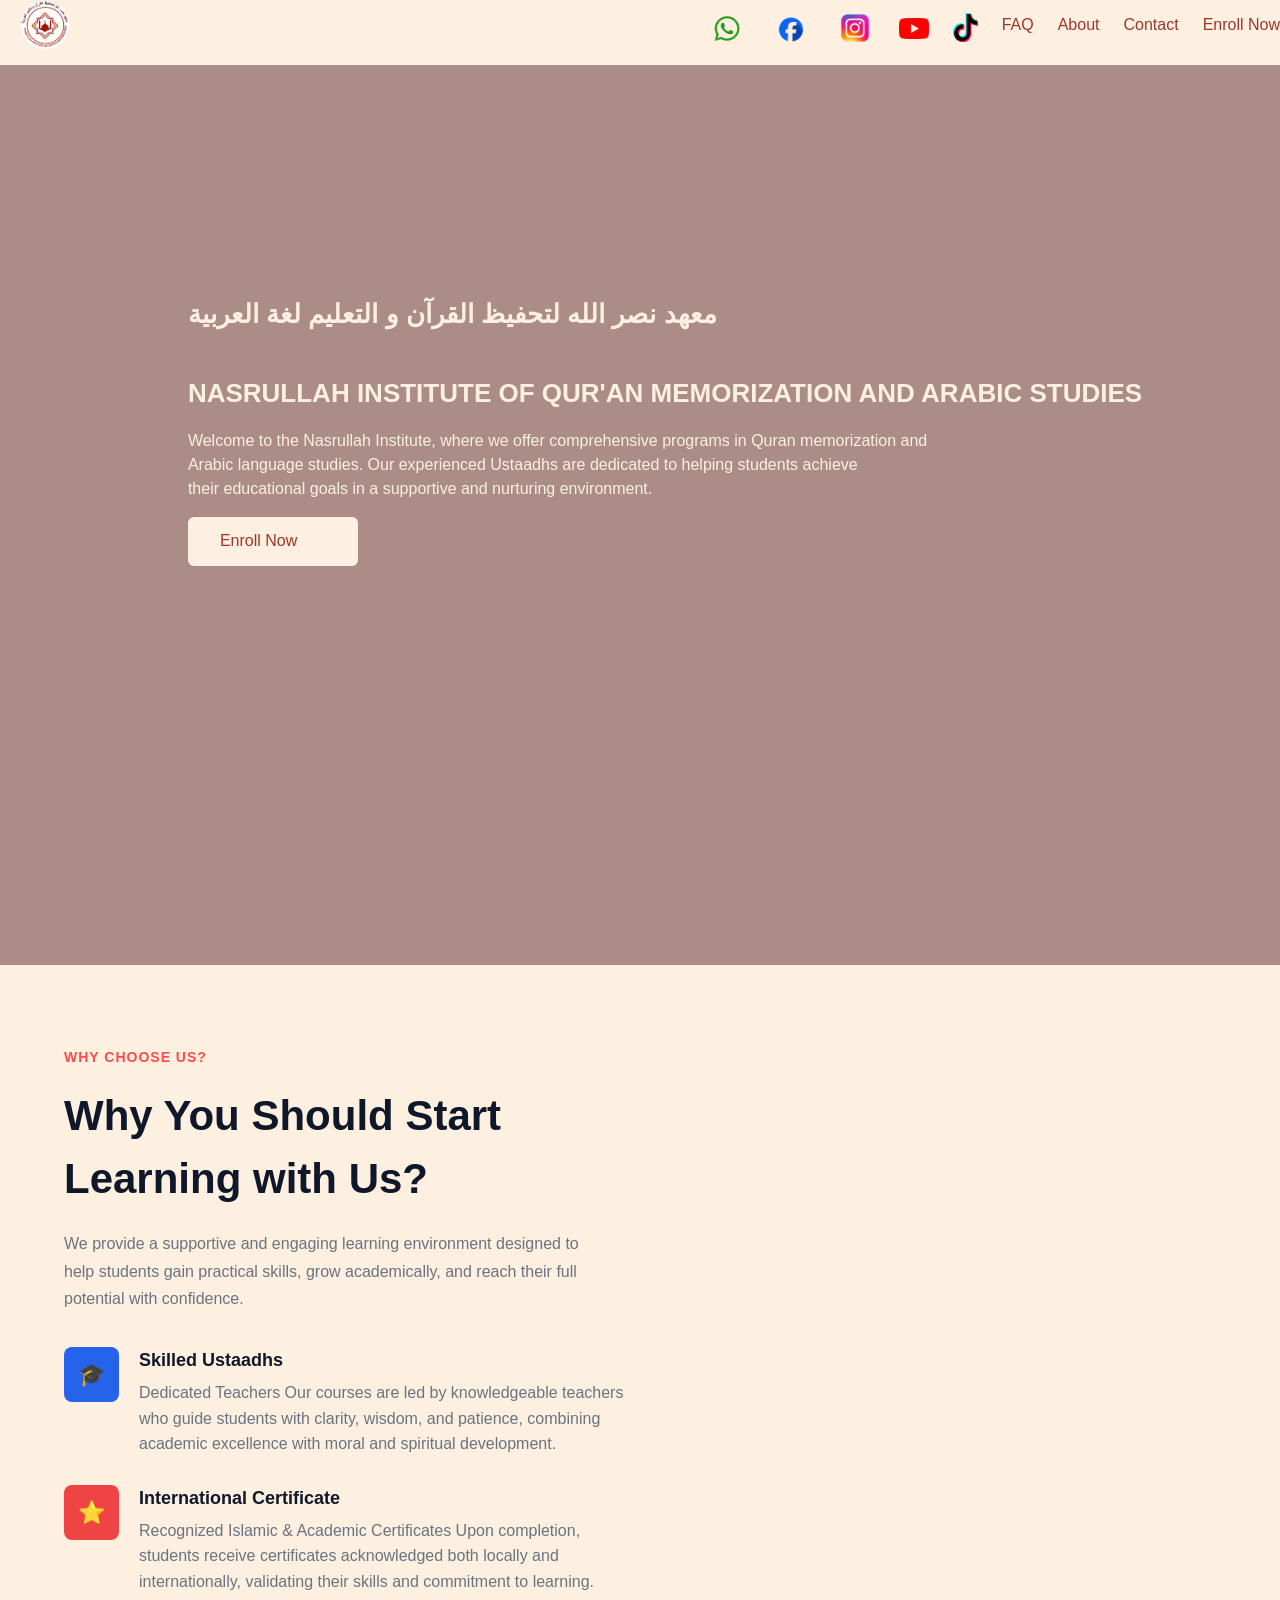
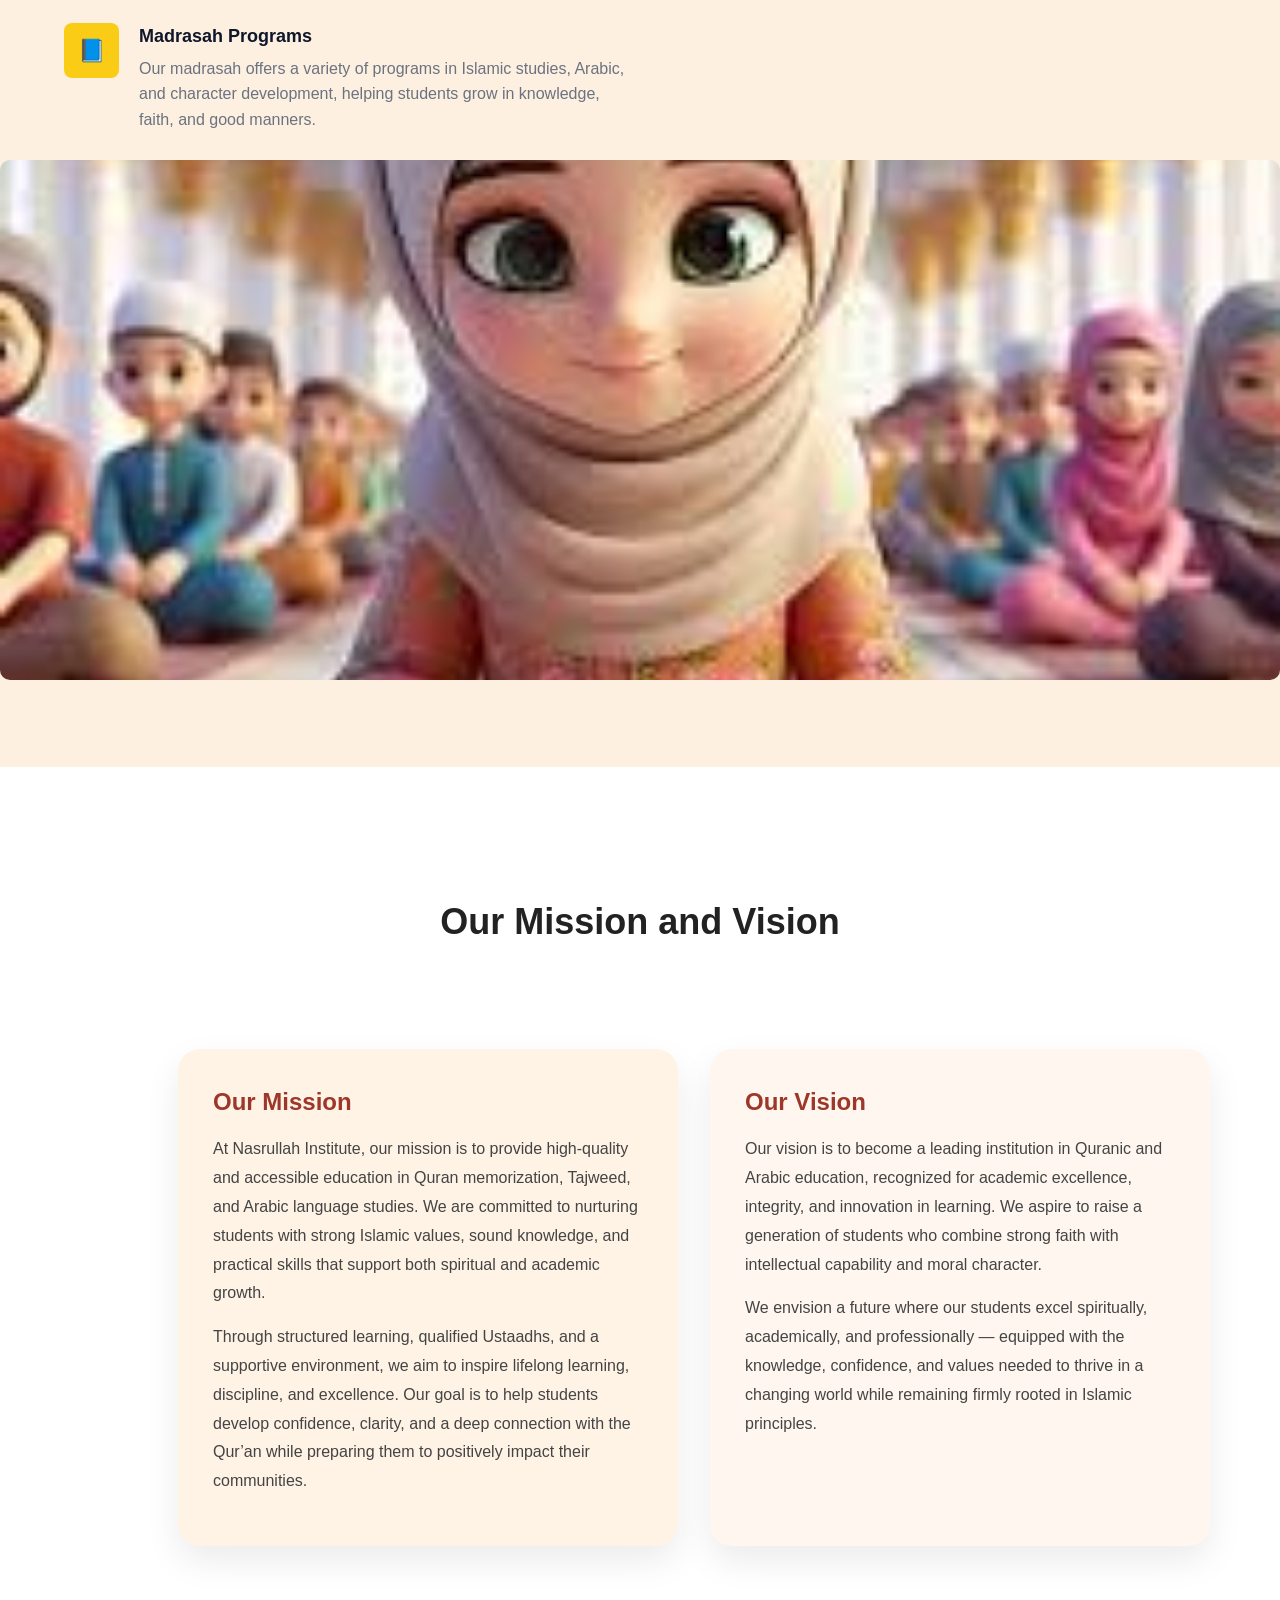
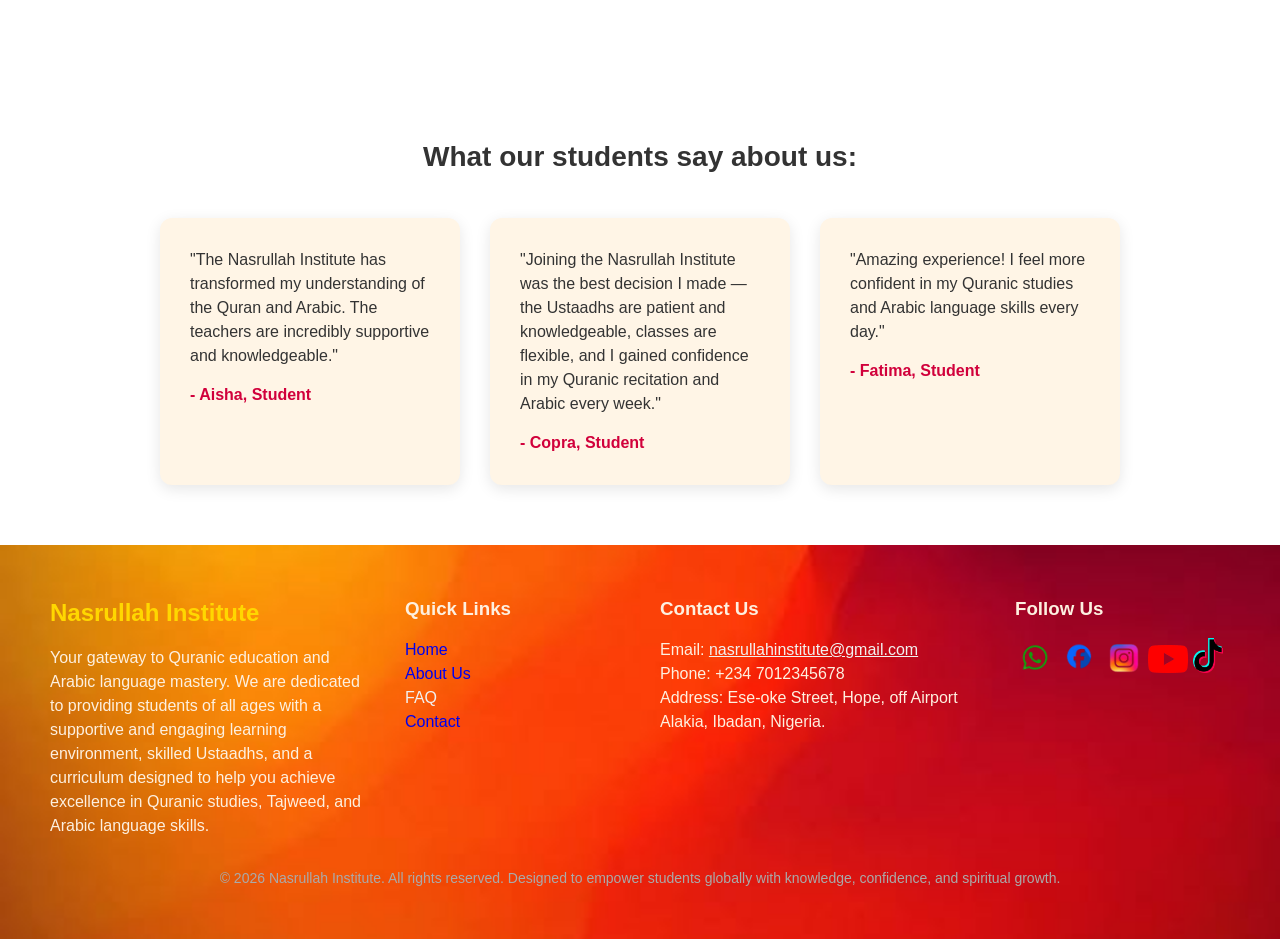
==== index.html @ a0bbc114 "dropdown" ====
<!DOCTYPE html>
<html lang="en">
<head>
    <meta charset="UTF-8">
    <meta name="viewport" content="width=device-width, initial-scale=1.0">
    <title>Nasrullah Institute of Qur'an Memorization and Arabic Studies</title>
    <link rel="stylesheet" href="style.css">
     <link rel="stylesheet" href="https://fonts.googleapis.com/css2?family=Material+Symbols+Outlined" />
</head>
<body>
<header>
  <div class="logo">
    <img src="./image/Screenshot_2026-01-17_at_7.02.36_PM-removebg-preview.png" alt="" width="50" height="50">
  </div>

  <nav>
    <ul class="desktop-menu">
      <li class="cc"><a href="https://wa.link/1ut9gb"><img src="./image/whatsapp_logo-removebg-preview.png" alt="" width="40" height="30"></a></li>
      <li class="aa"><a style="text-decoration: none;" href="https://www.facebook.com/share/17nAY9DLjh/?mibextid=wwXIfr"><img src="./image/facebook_logo-removebg-preview.png" alt="" width="40" height="30"></a></li>
      <li class="cc"><a style="text-decoration: none;" href="https://www.instagram.com/nasrullahinstitute?igsh=bmE0NWZmOHcwc3Ns&utm_source=qr"><img src="./image/insta_logo-removebg-preview.png" alt="" width="40" height="30"></a></li>
      <li class="cc"><a style="text-decoration: none;" href="https://youtube.com/@nasrullahinstitute?si=LJtCWkyCyV_XXaxI"><img src="./image/YouTube_full-color_icon__2017_.svg-removebg-preview.png" alt="" width="30" height="30" style="padding-top: 5px;"></a></li>
      <li class="cc"><a style="text-decoration: none;" href="https://www.tiktok.com/@nasrullah.institu?_r=1&_t=ZP-937l5kO2P1C"><img src="./image/tiktok_icon-removebg-preview.png" alt="" width="25" height="30"></a></li>
      <li class="bb"><a href="./faq.html">FAQ</a></li>
      <li class="dd"><a href="./about.html">About</a></li>
      <li><a href="./contact.html">Contact</a></li>
      <li><a href="./ENROLL.HTML">Enroll Now</a></li>
    </ul>
  </nav>
  <div class="menu-link">
  <ul>
    <li>
      <span class="material-symbols-outlined menu-icon" id="menuToggle">menu</span>

      <div class="dropdownBox">
        <div class="dropdown">
          <a href="about.html">About Us</a>
          <a href="faq.html">FAQ</a>
          <a href="contact.html">Contact Us</a>
        </div>
      </div>
    </li>
  </ul>
</div>

</header>

<div class="hero-section">

    <video class="background-video" autoplay muted loop playsinline>
        <source src="./multimedia/video mad 1.mp4" type="video/mp4">
    </video>

    <div class="video-overlay"></div>

    <div class="parent">
        <div class="child">

            <h1>معهد نصر الله لتحفيظ القرآن و التعليم لغة العربية</h1>
            <br>

            <h1>
                NASRULLAH INSTITUTE OF QUR'AN MEMORIZATION AND ARABIC STUDIES
            </h1>

            <p>
                Welcome to the Nasrullah Institute, where we offer comprehensive programs in Quran memorization and
                <br>
                Arabic language studies. Our experienced Ustaadhs are dedicated to helping students achieve
                <br>
                their educational goals in a supportive and nurturing environment.
            </p>

            <a href="./ENROLL.HTML" class="btn">Enroll Now</a>

        </div>
    </div>

</div>

        <section class="why-section">
  <div class="why-container">

   
    <div class="why-text">
      <span class="why-tag">WHY CHOOSE US?</span>

      <h2>
        Why You Should Start<br>
        Learning with Us?
      </h2>

      <p class="why-desc">
        We provide a supportive and engaging learning environment designed to help
        students gain practical skills, grow academically, and reach their full
        potential with confidence.
      </p>

      <div class="why-item">
        <div class="icon blue">
          🎓
        </div>
        <div>
          <h4>Skilled Ustaadhs</h4>
          <p>
            Dedicated Teachers
Our courses are led by knowledgeable teachers who guide students with clarity, wisdom, and patience, combining academic excellence with moral and spiritual development.

          </p>
        </div>
      </div>

      <div class="why-item">
        <div class="icon red">
          ⭐
        </div>
        <div>
          <h4>International Certificate</h4>
          <p>
            Recognized Islamic & Academic Certificates
Upon completion, students receive certificates acknowledged both locally and internationally, validating their skills and commitment to learning.

          </p>
        </div>
      </div>

      <div class="why-item">
        <div class="icon yellow">
          📘
        </div>
       <div class="online-classes">
  <h4>Madrasah Programs</h4>
  <p>
    Our madrasah offers a variety of programs in Islamic studies, Arabic, and character development, 
    helping students grow in knowledge, faith, and good manners.
  </p>
</div>

        </div>
      </div>

    </div>

    <div class="why-image">
      <img src="./image/quran reader.jpeg" alt="Student">
    </div>

  </div>
</section><br><br>
   <section class="mission-vision">
  <h2>Our Mission and Vision</h2>

  <div class="mv-container">
    <div class="mv-card mission">
      <h3>Our Mission</h3>
      <p>
        At Nasrullah Institute, our mission is to provide high-quality and accessible
        education in Quran memorization, Tajweed, and Arabic language studies.
        We are committed to nurturing students with strong Islamic values, sound
        knowledge, and practical skills that support both spiritual and academic growth.
      </p>

      <p>
        Through structured learning, qualified Ustaadhs, and a supportive environment,
        we aim to inspire lifelong learning, discipline, and excellence. Our goal is to
        help students develop confidence, clarity, and a deep connection with the Qur’an
        while preparing them to positively impact their communities.
      </p>
    </div>

    <div class="mv-card vision">
      <h3>Our Vision</h3>
      <p>
        Our vision is to become a leading institution in Quranic and Arabic education,
        recognized for academic excellence, integrity, and innovation in learning.
        We aspire to raise a generation of students who combine strong faith with
        intellectual capability and moral character.
      </p>

      <p>
        We envision a future where our students excel spiritually, academically,
        and professionally — equipped with the knowledge, confidence, and values
        needed to thrive in a changing world while remaining firmly rooted in Islamic
        principles.
      </p>
    </div>
  </div>
</section>

    <section class="student-feedback">  </section>
      
<section style="padding: 60px 20px; background-color: #fff; font-family: Arial, sans-serif; text-align: center;">
  <h2 style="font-size: 28px; margin-bottom: 40px; color: #333;">What our students say about us:</h2>

  <div style="display: flex; flex-wrap: wrap; justify-content: center; gap: 30px; max-width: 1000px; margin: auto;">
    
    <div style="background-color: #fff5e6; border-radius: 12px; padding: 30px; width: 300px; box-shadow: 0 4px 15px rgba(0,0,0,0.1); text-align: left;">
      <p style="font-size: 16px; color: #333; margin-bottom: 15px;">"The Nasrullah Institute has transformed my understanding of the Quran and Arabic. The teachers are incredibly supportive and knowledgeable."</p>
      <p style="font-weight: bold; color: #d1003b;">- Aisha, Student</p>
    </div>

    <div style="background-color: #fff5e6; border-radius: 12px; padding: 30px; width: 300px; box-shadow: 0 4px 15px rgba(0,0,0,0.1); text-align: left;">
      <p style="font-size: 16px; color: #333; margin-bottom: 15px;">"Joining the Nasrullah Institute was the best decision I made — the Ustaadhs are patient and knowledgeable, classes are flexible, and I gained confidence in my Quranic recitation and Arabic every week."</p>
      <p style="font-weight: bold; color: #d1003b;">- Copra, Student</p>
    </div>

    <div style="background-color: #fff5e6; border-radius: 12px; padding: 30px; width: 300px; box-shadow: 0 4px 15px rgba(0,0,0,0.1); text-align: left;">
      <p style="font-size: 16px; color: #333; margin-bottom: 15px;">"Amazing experience! I feel more confident in my Quranic studies and Arabic language skills every day."</p>
      <p style="font-weight: bold; color: #d1003b;">- Fatima, Student</p>
    </div>

  </div>
</section>

    <footer class="final-footer">
         <div style="max-width: 1200px; margin: auto; display: flex; flex-wrap: wrap; gap: 40px; justify-content: space-between;">
    
    
    <div style="flex: 1 1 250px;">
      <h2 style="color: #ffd700; margin-bottom: 15px;">Nasrullah Institute</h2>
      <p>Your gateway to Quranic education and Arabic language mastery. We are dedicated to providing students of all ages with a supportive and engaging learning environment, skilled Ustaadhs, and a curriculum designed to help you achieve excellence in Quranic studies, Tajweed, and Arabic language skills.</p>
    </div>

    
    <div style="flex: 1 1 150px;">
      <h3 style="margin-bottom: 15px;">Quick Links</h3>
      <ul style="list-style: none; padding: 0;">
        <li><a style=" text-decoration: none;" href="./index.html" style="color: #f1f1f1; text-decoration: none;">Home</a></li>
        <li><a style=" text-decoration: none;" href="about.html" style="color: #f1f1f1; text-decoration: none;">About Us</a></li>
        <li><a href="faq.html" style="color: #f1f1f1; text-decoration: none;">FAQ</a></li>
        <li><a style=" text-decoration: none;" href="contact.html" style="color: #f1f1f1; text-decoration: none;">Contact</a></li>
      </ul>
    </div>

    <div style="flex: 1 1 250px;">
      <h3 style="margin-bottom: 15px;">Contact Us</h3>
      <p>Email: <a href="mailto: nasrullahinstitute@gmail.com" style="color: #f1f1f1;">nasrullahinstitute@gmail.com</a></p>
      <p>Phone: +234 7012345678</p>
      <p>Address: Ese-oke Street, Hope, off Airport Alakia, Ibadan, Nigeria.</p>
    </div>

    <div style="flex: 1 1 150px;">
      <h3 style="margin-bottom: 15px;">Follow Us</h3>
      <p>
        <a style=" text-decoration: none;" href="https://wa.link/1ut9gb"><img src="./image/whatsapp_logo-removebg-preview.png" alt="" width="40" height="30"></a>
        <a style=" text-decoration: none;" href="https://www.facebook.com/share/17nAY9DLjh/?mibextid=wwXIfr"><img src="./image/facebook_logo-removebg-preview.png" alt="" width="40" height="30"></a>
        <a style=" text-decoration: none;" href="https://www.instagram.com/nasrullahinstitute?igsh=bmE0NWZmOHcwc3Ns&utm_source=qr"><img src="./image/insta_logo-removebg-preview.png" alt="" width="40" height="30"></a>
        <a style=" text-decoration: none;" href="https://youtube.com/@nasrullahinstitute?si=LJtCWkyCyV_XXaxI"><img src="./image/YouTube_full-color_icon__2017_.svg-removebg-preview.png" alt="" width="40" height="28"></a>
        <a style=" text-decoration: none;" href="https://www.tiktok.com/@nasrullah.institu?_r=1&_t=ZP-937l5kO2P1C"><img src="./image/tiktok_icon-removebg-preview.png" alt="" width="30" height="30"></a>
      </p>
    </div>

  </div>

  <div style="text-align: center; margin-top: 30px; font-size: 14px; color: #aaa;">
    © 2026 Nasrullah Institute. All rights reserved. Designed to empower students globally with knowledge, confidence, and spiritual growth.
  </div>
    </footer>




<script>
const toggle = document.getElementById("menuToggle");
const menu = document.querySelector(".dropdownBox");
const links = document.querySelectorAll(".dropdown a");

toggle.addEventListener("click", () => {
  menu.style.display =
    menu.style.display === "block" ? "none" : "block";
});

links.forEach(link => {
  link.addEventListener("click", () => {
    menu.style.display = "none";
  });
});
</script>




</body>
</html>
---- style.css ----
* {
      margin: 0;
      padding: 0;
      box-sizing: border-box;
    }
    body {
      font-family: "Segoe UI", Tahoma, sans-serif;
      color: #222;
      line-height: 1.5;
      ;
    }
    *{
      margin: 0;
      padding: 0;
      box-sizing: border-box;
    }
   
.hero-section {
    position: relative;
    width: 100%;
    height: 100vh;
    overflow: hidden;
}

.background-video {
    position: absolute;
    top: 0;
    left: 0;

    width: 100%;
    height: 100%;

    object-fit: cover;

    object-position: center 20%;

    z-index: 1;
}

.video-overlay {
    position: absolute;
    inset: 0;

    background: rgba(102, 46, 38, 0.55);

    z-index: 2;
}


.parent {
    position: relative;
    z-index: 3;

    width: 100%;
    height: 100vh;

    display: grid;
    place-items: center;

    padding-top: 60px;
    padding-bottom: 230px;
}

        .ggparent{
          display: grid;
          justify-content: center;
        }
        .gparent{
      background-color: #fdf0e0;
      border-radius: 12px;
      padding: 2rem;
      text-align: center;
      transition: transform 0.3s, box-shadow 0.3s;
      width: 500px;
      display: grid;
      justify-content: center;
        }
        

        .child {
            color:  #fdf0e0;
            width: 80%;
            /* border: thin solid black; */
            display: grid;
            justify-content: center;
            padding-left: 50px;
            
            /* margin: auto; */


        }
     .child h1{
        font-size: 26px;
        margin-bottom: 1rem;
        font-weight: bold;
     }
     .child p{
        font-size: 16px;
        margin-bottom: 1rem;
        
     }
        .child .btn {
      background-color:  #fdf0e0;
      color: #9d3729;
      padding: 0.8rem 2rem;
      border-radius: 6px;
      width: 170px;
      text-decoration: none;
      /* font-weight: bold; */
    }
    .child .btn:hover {
        background-color: #9d3729;
        color: #fdf0e0;
    }
    .why-section {
  background: #fdf0e0;
  padding: 80px 0;
  box-shadow: #000000 0px 4px 12px rgba(0, 0, 0, 0.1);
}

.why-container {
  width: 90%;
  max-width: 1200px;
  margin: auto;

  display: grid;
  grid-template-columns: 1.1fr 1fr;
  gap: 60px;
  align-items: center;
}

.why-tag {
  color: #ff4b4b;
  font-weight: 600;
  letter-spacing: 1px;
  font-size: 14px;
}

.why-text h2 {
  font-size: 42px;
  margin: 15px 0 20px;
  color: #0f172a;
}

.why-desc {
  color: #6b7280;
  line-height: 1.7;
  margin-bottom: 35px;
  max-width: 520px;
}

/* ITEMS */
.why-item {
  display: flex;
  gap: 20px;
  margin-bottom: 28px;
}

.why-item h4 {
  margin: 0 0 6px;
  font-size: 18px;
  color: #0f172a;
}

.why-item p {
  margin: 0;
  color: #6b7280;
  line-height: 1.6;
}


.icon {
  width: 55px;
  height: 55px;
  border-radius: 8px;
  display: flex;
  align-items: center;
  justify-content: center;
  font-size: 22px;
  color: white;
  flex-shrink: 0;
}

.icon.blue {
  background: #2563eb;
}

.icon.red {
  background: #ef4444;
}

.icon.yellow {
  background: #facc15;
  color: #111;
}


.why-image img {
  width: 100%;
  max-height: 520px;
  object-fit: cover;
  border-radius: 10px;
}


    .vision-mission {
        display: flex;
        justify-content: space-between;
        margin: 50px 0;
    }
    .vision {
        border-radius: 20px;
        background-color: #fdf0e0;
        padding: 20px;
        width: 500px;
        margin: 50px ;
    }
    .mission {
        border-radius: 20px;
        background-color: #fdf0e0;
        padding: 20px;
        width: 500px;
        margin: 50px ;
    }
    .mission-vision {
  padding: 80px 10%;
  background-color: #ffffff;
  text-align: center;
}

.mission-vision h2 {
  font-size: 36px;
  margin-bottom: 50px;
  color: #222;
  font-weight: 700;
}

.mv-container {
  display: grid;
  grid-template-columns: repeat(auto-fit, minmax(320px, 1fr));
  gap: 40px;
}

.mv-card {
  background: #fff3e6;
  padding: 35px;
  border-radius: 22px;
  text-align: left;
  transition: 0.4s ease;
  box-shadow: 0 15px 35px rgba(0, 0, 0, 0.08);
}

.mv-card:hover {
  transform: translateY(-8px);
  box-shadow: 0 25px 45px rgba(0, 0, 0, 0.12);
}

.mv-card h3 {
  font-size: 24px;
  margin-bottom: 15px;
  color: #9d3729;
}

.mv-card p {
  font-size: 16px;
  line-height: 1.8;
  color: #444;
  margin-bottom: 15px;
}

.mv-card.vision {
  background: #fff7ef;
}


.about-hero {
    background-color: #69252e;
    background-image: url(./image/WhatsApp\ Image\ 2026-01-17\ at\ 8.01.46\ PM.jpeg);
    width: 100%;
    height: 400px;
    background-size: cover;
    background-position: center;
    color: #fdf0e0;
    text-align: center;
    padding: 150px 20px;
}

.about-hero h1 {
    font-size: 42px;
    margin-bottom: 10px;
    letter-spacing: 1px;
}

.about-hero p {
    font-size: 18px;
    opacity: 0.9;
}



.about-section {
    background-color: #fdf0e0;
    padding: 80px 20px;
}

.about-container {
    max-width: 1000px;
    margin: auto;
}


.about-block {
    margin-bottom: 50px;
}

.about-block h2 {
    color: #b8061d;
    font-size: 28px;
    margin-bottom: 15px;
    position: relative;
}

.about-block h2::after {
    content: "";
    width: 60px;
    height: 3px;
    background-color: #b8061d;
    display: block;
    margin-top: 8px;
}

.about-block p {
    font-size: 17px;
    line-height: 1.8;
    color: #333;
    margin-bottom: 12px;
}



.about-block.highlight {
    background: #fff7ed;
    border-left: 6px solid #b8061d;
    padding: 30px;
    border-radius: 8px;
}

.about-block.highlight ul {
    padding-left: 20px;
}

.about-block.highlight li {
    margin-bottom: 12px;
    font-size: 16px;
    color: #333;
}
    /* MOBILE MENU WRAPPER */
.dropdownBox {
  position: absolute;
  top: 100%;
  left: 0;
  width: 100%;
  display: none;
  z-index: 999;
}

.dropdown {
  width: 70%;
  margin-left: 50px ;
  background-color: #F7EEDD;
  border-top: 2px solid #C49A6C;
  border-radius: 12px;
  padding: 10px 0;

  box-shadow: 0 6px 18px rgba(0, 0, 0, 0.18);

  /* animation */
  animation: slideDown 0.3s ease;
}

.dropdown a {
  display: block;
  padding: 14px 20px;
  font-family: sans-serif;
  font-size: 16px;
  font-weight: 600;
  color: #3B2F2F;
  text-decoration: none;

  white-space: nowrap;
}

.dropdown a:hover {
  background-color: #EAD8C0;
}


.menu-icon {
  font-size: 32px;
  color: #3B2F2F;
  cursor: pointer;
}


@keyframes slideDown {
  from {
    opacity: 0;
    transform: translateY(-10px);
  }
  to {
    opacity: 1;
    transform: translateY(0);
  }
}

@media (min-width: 769px) {
  .menu-link {
    display: none;
  }
}


@media (max-width: 768px) {
    .about-hero h1 {
        font-size: 32px;
    }

    .about-block h2 {
        font-size: 24px;
    }
}




@media (max-width: 768px) {
  .mission-vision {
    padding: 60px 6%;
  }

  .mission-vision h2 {
    font-size: 28px;
    margin-bottom: 35px;
  }

  .mv-card {
    padding: 28px;
    border-radius: 18px;
  }

  .mv-card h3 {
    font-size: 22px;
  }

  .mv-card p {
    font-size: 15px;
    line-height: 1.7;
  }
}



@media (max-width: 480px) {
  .mission-vision {
    padding: 50px 5%;
  }
   .menu-link ul li:hover .dropdownBox {
            visibility: visible;
        }


  .mission-vision h2 {
    font-size: 24px;
  }

  .mv-card {
    padding: 22px;
  }

  .mv-card h3 {
    font-size: 20px;
  }

  .mv-card p {
    font-size: 14.5px;
  }
}

    .student-feedback {
        display: flex;
        flex-direction: column;
        align-items: center;
    }
    .testimonial {
        border-radius: 20px;
        background-color: #fdf0e0;
        padding: 20px;
        width: 500px;
        margin: 50px ;
    }

        header {
            background-color: #fdf0e0;
            color: #9d3729;
            padding-left: 20px;
            /* padding-top: 0px; */
            display: flex;
            justify-content: space-between;
            align-items: center;
            position: sticky;
            top: 0;
            z-index: 1000;
    }
  
    nav ul {
      list-style: none;
      display: flex;
      gap: 1.5rem;
      visibility: visible;
      color: #9d3729;
      text-decoration: none;

    }
    nav ul li a {
      color: #9d3729;
      font-weight: 500;
      transition: color 0.3s;
      text-decoration: none;
    }
    nav ul li a:hover {
      color: #000000;
    }
    .final-footer {
       background-image: url('./image/WhatsApp\ Image\ 2026-01-17\ at\ 8.01.46\ PM.jpeg');
        background-size: cover;
        background-position: center;
        background-repeat: no-repeat;

        display: grid;
        

        padding-top: 60px;
        padding-bottom: 230px;
    /* place-items: center; */

        color: #fdf0e0;
        padding: 50px;
        /* text-align: center; */
    }

        @media (max-width:980px) {
            .parent {
                padding-bottom: 60px;
            }
         nav ul{
            visibility: hidden;
            display: none;
         }
         header{
            width: 100%;
            position: sticky;
         }
        

            .child {
                flex-direction: column;
                padding-left: 40px;
                align-self: center;
                
            }

           

        .child h1{
        font-size: 16px;
        font-weight: bold;
     }
            
     .why-container {
    grid-template-columns: 1fr;
  }

  .why-text h2 {
    font-size: 32px;
  }
            

        }
 

img,
video {
  max-width: 100%;
  height: auto;
}

body {
  overflow-x: hidden;
}



@media (max-width: 1024px) {

  .parent {
    padding: 60px 20px;
    height: auto;
  }

  .child {
    width: 100%;
    padding-left: 0;
    text-align: center;
  }

  .child h1 {
    font-size: 20px;
  }

  .child p {
    font-size: 15px;
  }

  .gparent,
  .testimonial,
  .vision,
  .mission {
    width: 100%;
    margin: 30px auto;
  }

  .vision-mission {
    flex-direction: column;
    align-items: center;
  }

  .why-container {
    grid-template-columns: 1fr;
    gap: 40px;
  }

  .why-text h2 {
    font-size: 30px;
  }

  header {
    padding: 5px;
  }
  .logo{
    width: 39px

  }
}



@media (max-width: 768px) {

  .hero-section {
    height: 85vh;
  }

  .background-video {
    object-position: center 30%;
  }

  .child h1 {
    font-size: 17px;
    line-height: 1.4;
  }

  .child p {
    font-size: 14px;
    line-height: 1.6;
  }

  .child .btn {
    width: auto;
    padding: 10px 24px;
  }

  
  .about-hero {
    height: auto;
    padding: 100px 20px;
  }

  .about-hero h1 {
    font-size: 30px;
  }

  .about-hero p {
    font-size: 15px;
  }

  .about-section {
    padding: 60px 15px;
  }

  .about-block h2 {
    font-size: 22px;
  }

  .about-block p {
    font-size: 15px;
  }

 
  .mv-container {
    grid-template-columns: 1fr;
  }

  .final-footer {
    padding: 40px 20px;
    text-align: center;
  }
}


@media (max-width: 480px) {

  .child h1 {
    font-size: 15px;
  }

  .child p {
    font-size: 13.5px;
  }

  .about-hero h1 {
    font-size: 24px;
  }

  .about-block h2 {
    font-size: 20px;
  }

  .why-text h2 {
    font-size: 24px;
  }

  .why-desc {
    font-size: 14px;
  }

  .mv-card {
    padding: 22px;
  }

  .mv-card h3 {
    font-size: 20px;
  }

  .mv-card p {
    font-size: 14px;
  }
}



@media (max-width: 768px) {
 

  nav ul {
    display: none; 
    flex-direction: column;
    gap: 15px;
    background-color: #fdf0e0;
    position: absolute;
    top: 70px;
    right: 20px;
    width: 200px;
    padding: 15px;
    border-radius: 8px;
    box-shadow: 0 8px 20px rgba(0,0,0,0.2);
    z-index: 999;
  }

  nav ul.show {
    display: flex;
  }
}
@media (max-width: 1024px) {

  .hero-section {
    height: 80vh;
  }

  .background-video {
    object-position: center 25%;
  }

  .child {
    padding-left: 20px;
    text-align: center;
    width: 90%;
  }

  .child h1 {
    font-size: 22px;
  }

  .child p {
    font-size: 15px;
  }

  .why-container {
    grid-template-columns: 1fr;
    gap: 40px;
  }

  .why-text h2 {
    font-size: 32px;
  }

  .mv-container {
    grid-template-columns: 1fr;
  }

 
  .student-feedback {
    flex-direction: column;
  }

  .testimonial {
    width: 90%;
    margin: 20px auto;
  }

  .final-footer > div {
    flex-direction: column;
    gap: 30px;
    text-align: center;
  }
}


@media (max-width: 768px) {

  

  nav ul {
    display: none;
  }

  nav ul.show {
    display: flex;
  }


  header {
    padding: 5px 10px;
    justify-content: space-between;
  }

  .hero-section {
    height: 70vh;
  }

  .background-video {
    object-position: center 35%;
  }

  .child {
    width: 95%;
    padding-left: 10px;
  }

  .child h1 {
    font-size: 18px;
    line-height: 1.4;
  }

  .child p {
    font-size: 14px;
    line-height: 1.6;
  }

  .child .btn {
    padding: 10px 20px;
    width: auto;
  }

  
  .why-text h2 {
    font-size: 28px;
  }

  .why-desc {
    font-size: 14px;
  }

  .why-item h4 {
    font-size: 16px;
  }

  .why-item p {
    font-size: 14px;
  }

  
  .mv-card {
    padding: 25px;
  }

  .mv-card h3 {
    font-size: 20px;
  }

  .mv-card p {
    font-size: 14px;
  }

  /* FOOTER */
  .final-footer {
    padding: 30px 15px;
  }

  .final-footer > div {
    flex-direction: column;
    gap: 25px;
    text-align: center;
  }
}

@media (max-width: 480px) {

  .child h1 {
    font-size: 16px;
  }

  .child p {
    font-size: 13px;
  }

  .why-text h2 {
    font-size: 24px;
  }

  .why-desc {
    font-size: 13px;
  }

  .why-item h4 {
    font-size: 15px;
  }

  .why-item p {
    font-size: 13px;
  }

  .mv-card h3 {
    font-size: 18px;
  }

  .mv-card p {
    font-size: 13px;
  }

  .testimonial {
    width: 95%;
    margin: 15px auto;
  }

  .final-footer > div {
    gap: 20px;
  }

  header {
    padding: 10px 10px;
    padding-bottom: 1px;
  }
  
nav ul {
  display: none; 
  list-style: none;
}

nav ul.show {
  display: block; 
}







img, video {
  max-width: 100%;
  height: auto;
}

body {
  overflow-x: hidden;
}
}
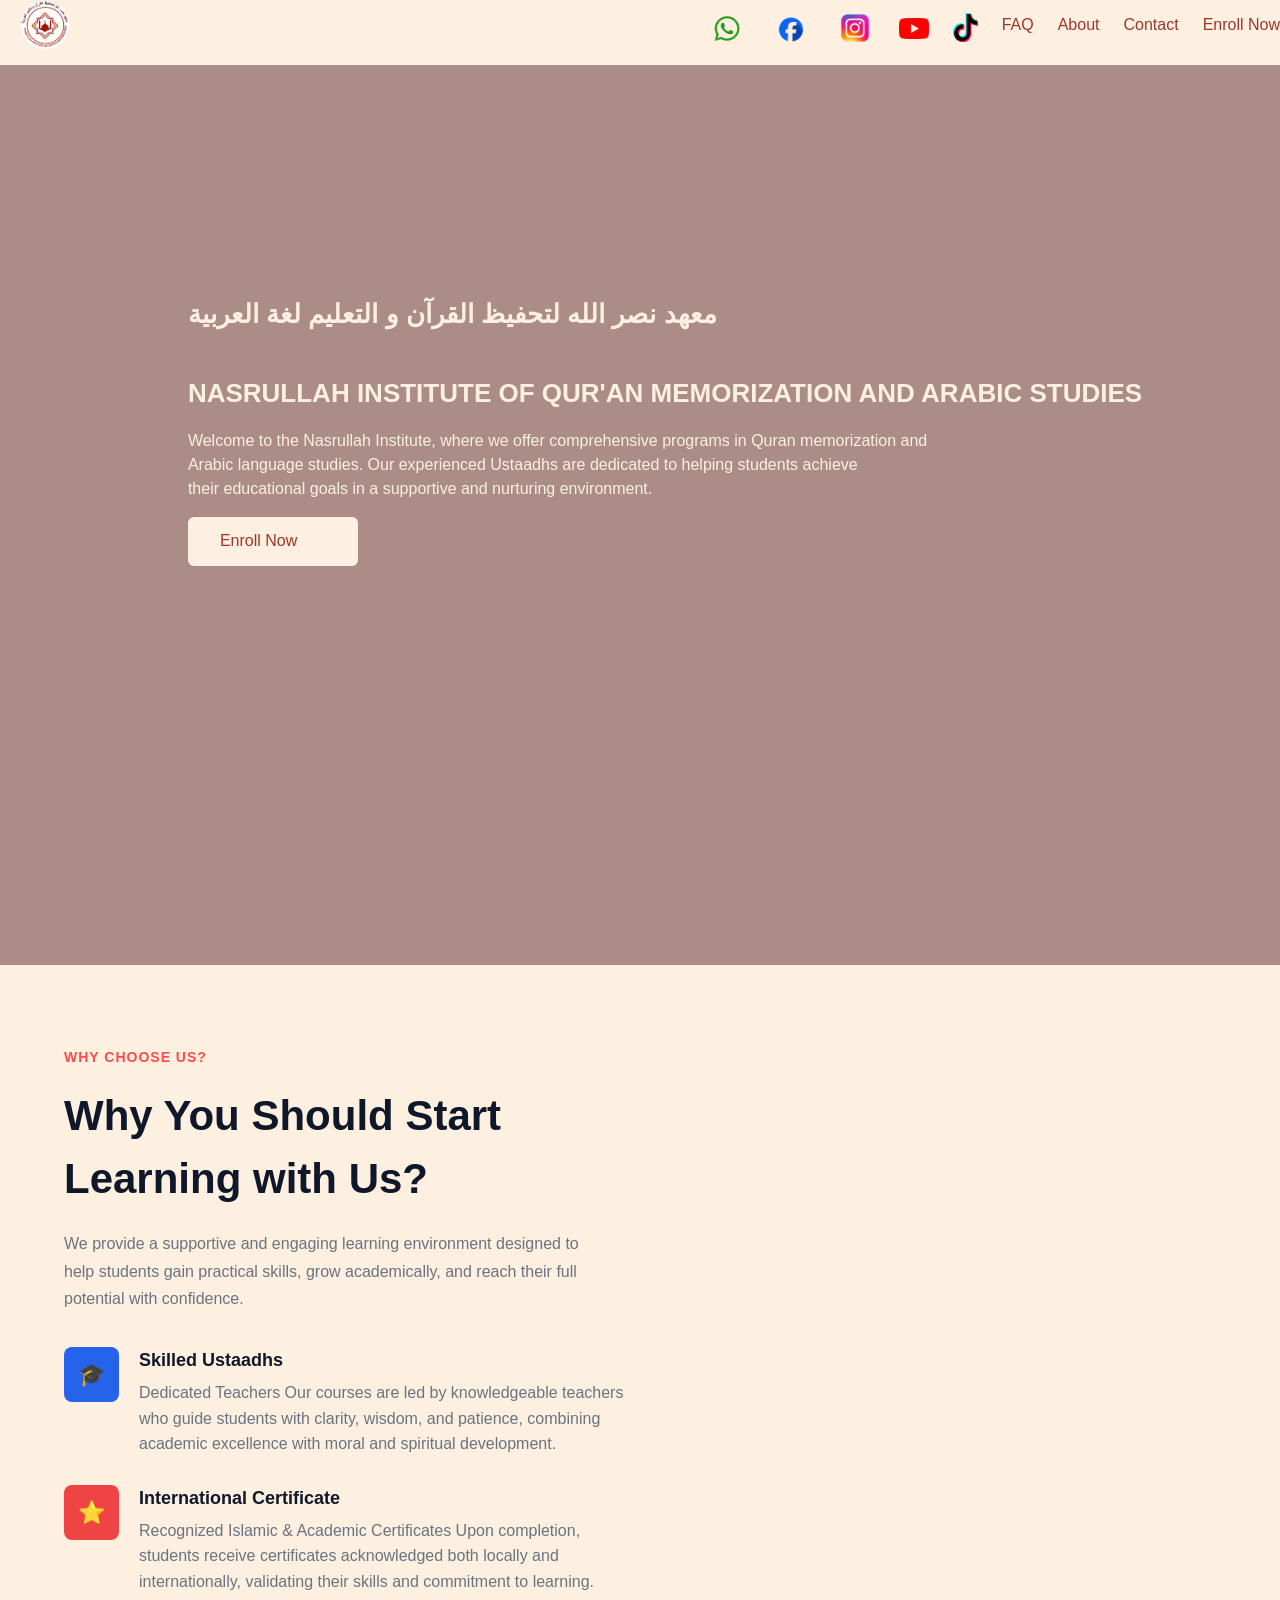
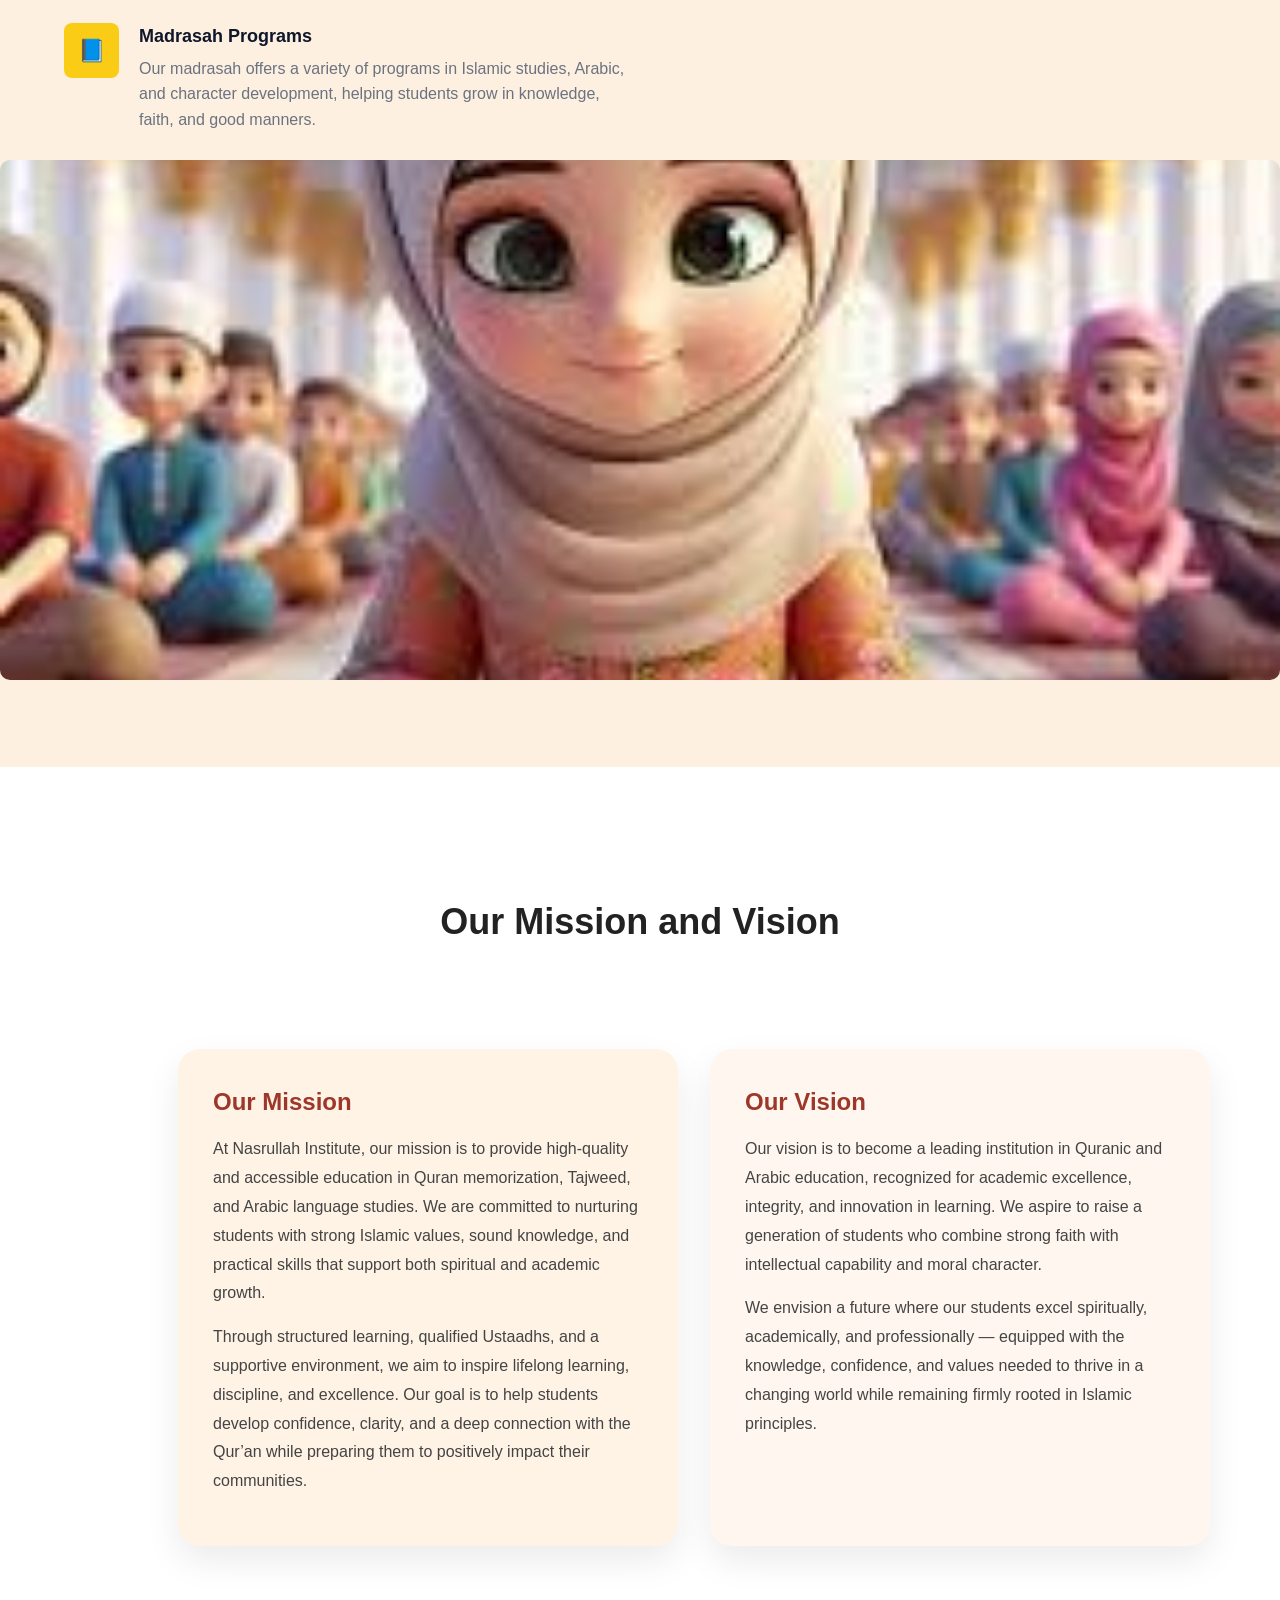
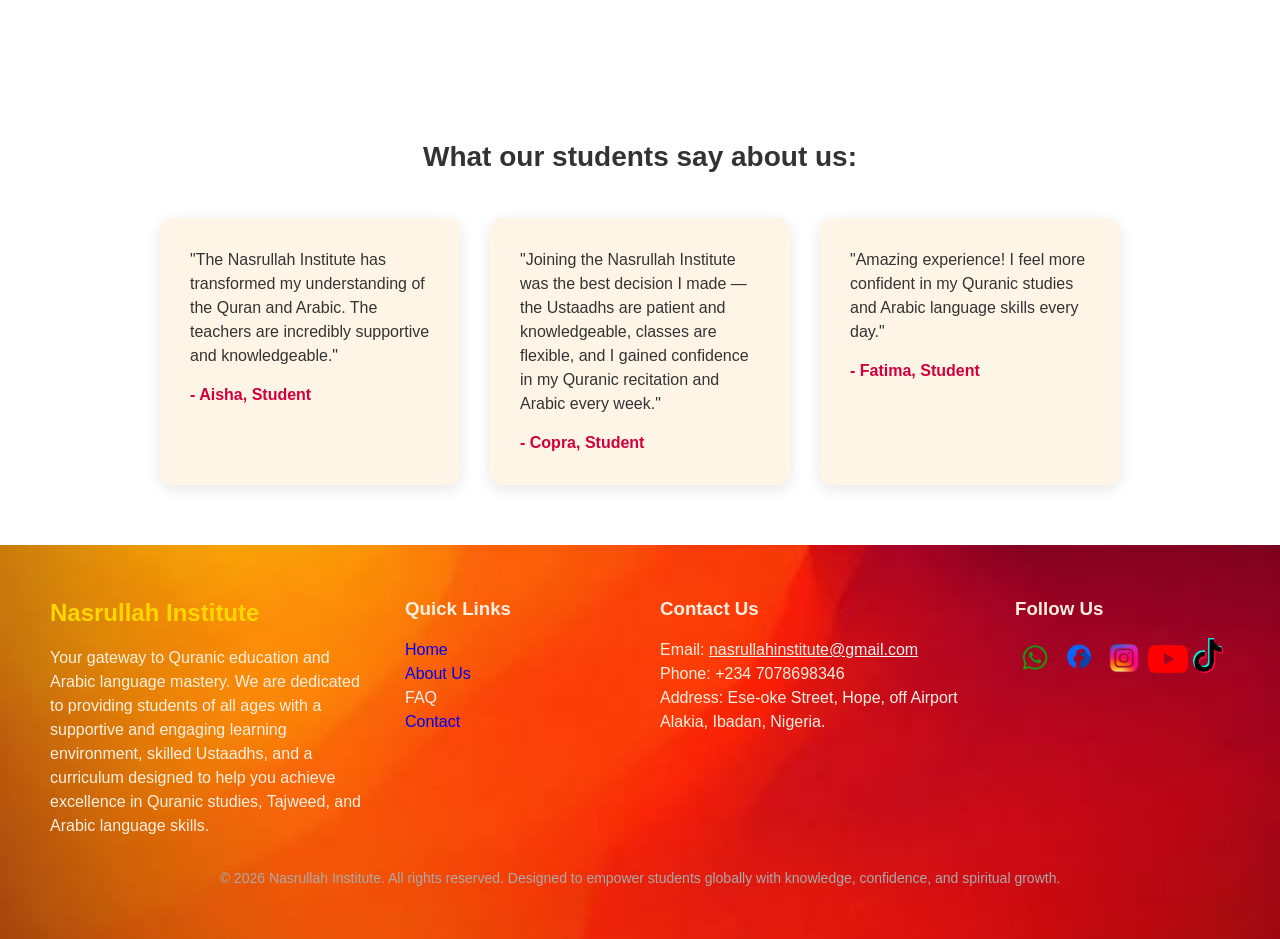
==== commit 605f4bd9: "number" ====
--- a/index.html
+++ b/index.html
@@ -1,4 +1,4 @@
-<!DOCTYPE html>
+ <!DOCTYPE html>
 <html lang="en">
 <head>
     <meta charset="UTF-8">
@@ -234,7 +234,7 @@
     <div style="flex: 1 1 250px;">
       <h3 style="margin-bottom: 15px;">Contact Us</h3>
       <p>Email: <a href="mailto: nasrullahinstitute@gmail.com" style="color: #f1f1f1;">nasrullahinstitute@gmail.com</a></p>
-      <p>Phone: +234 7012345678</p>
+      <p>Phone: +234 7078698346</p>
       <p>Address: Ese-oke Street, Hope, off Airport Alakia, Ibadan, Nigeria.</p>
     </div>
 
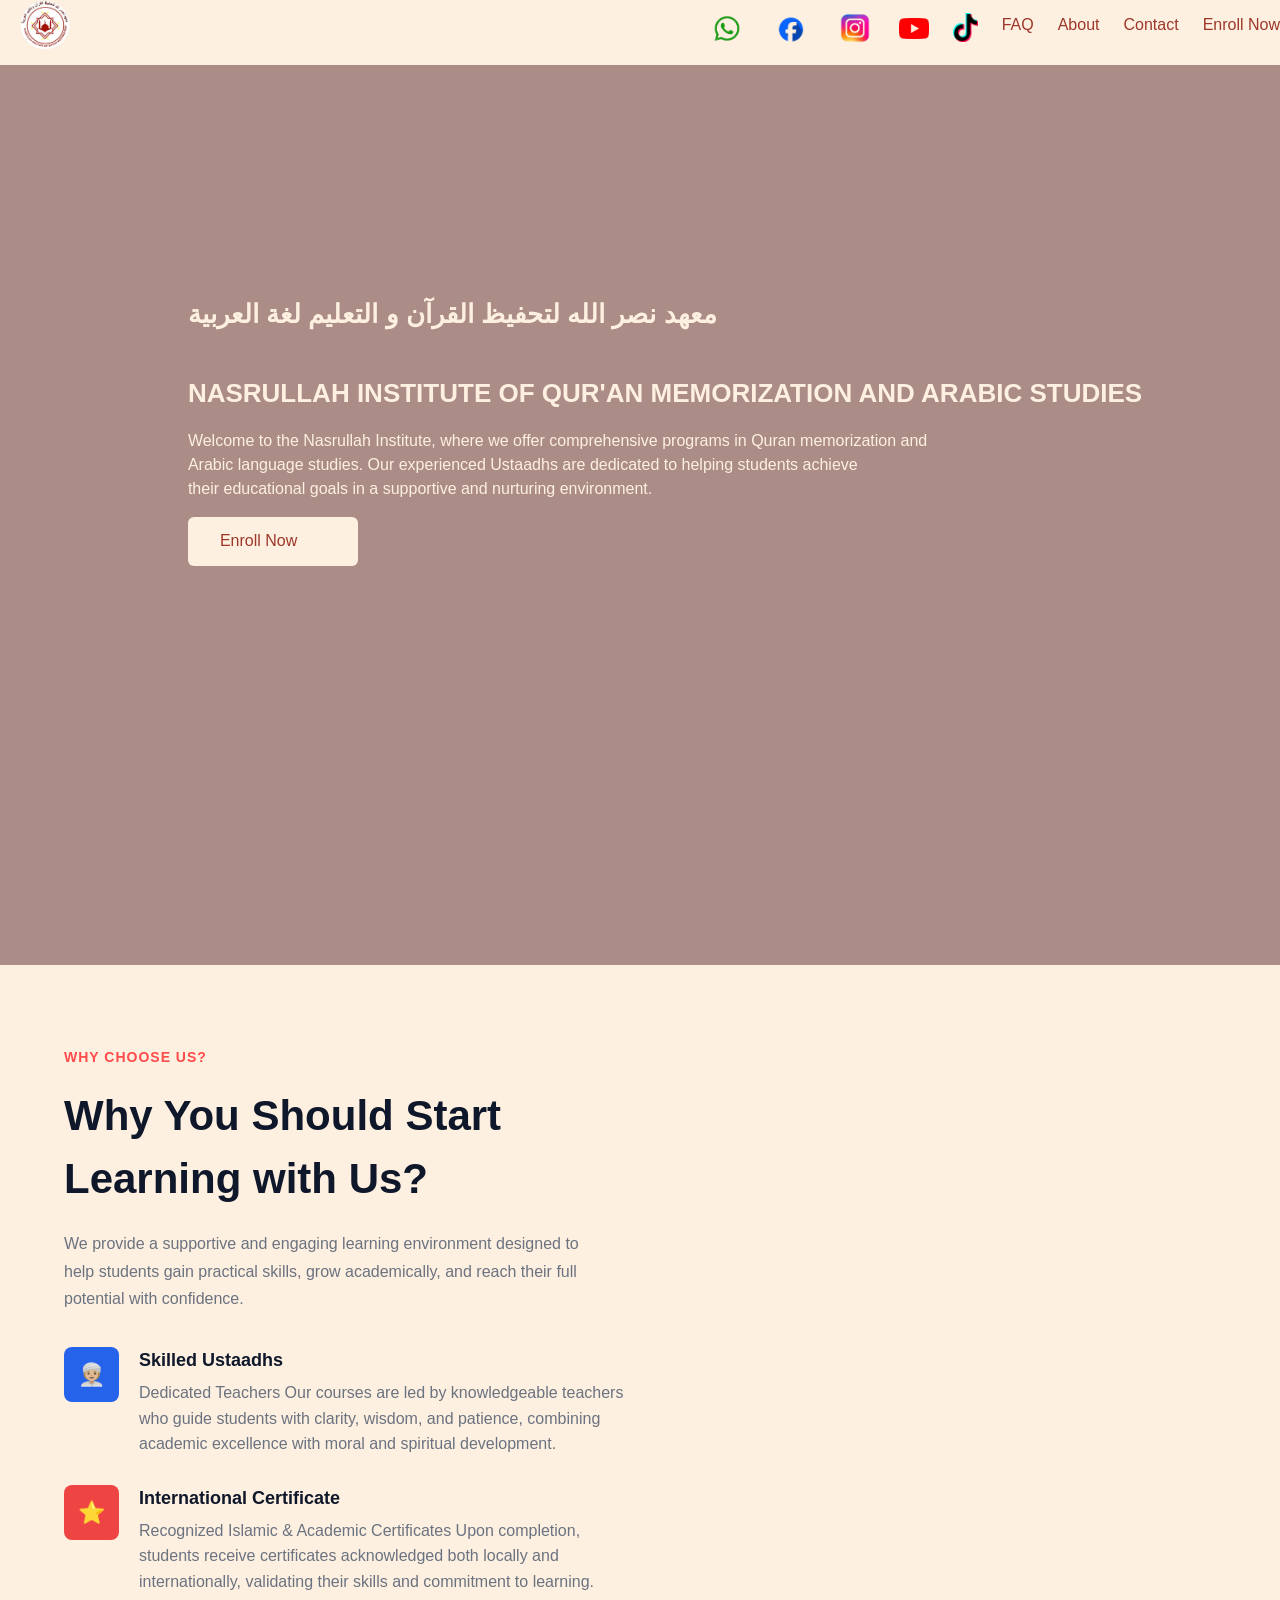
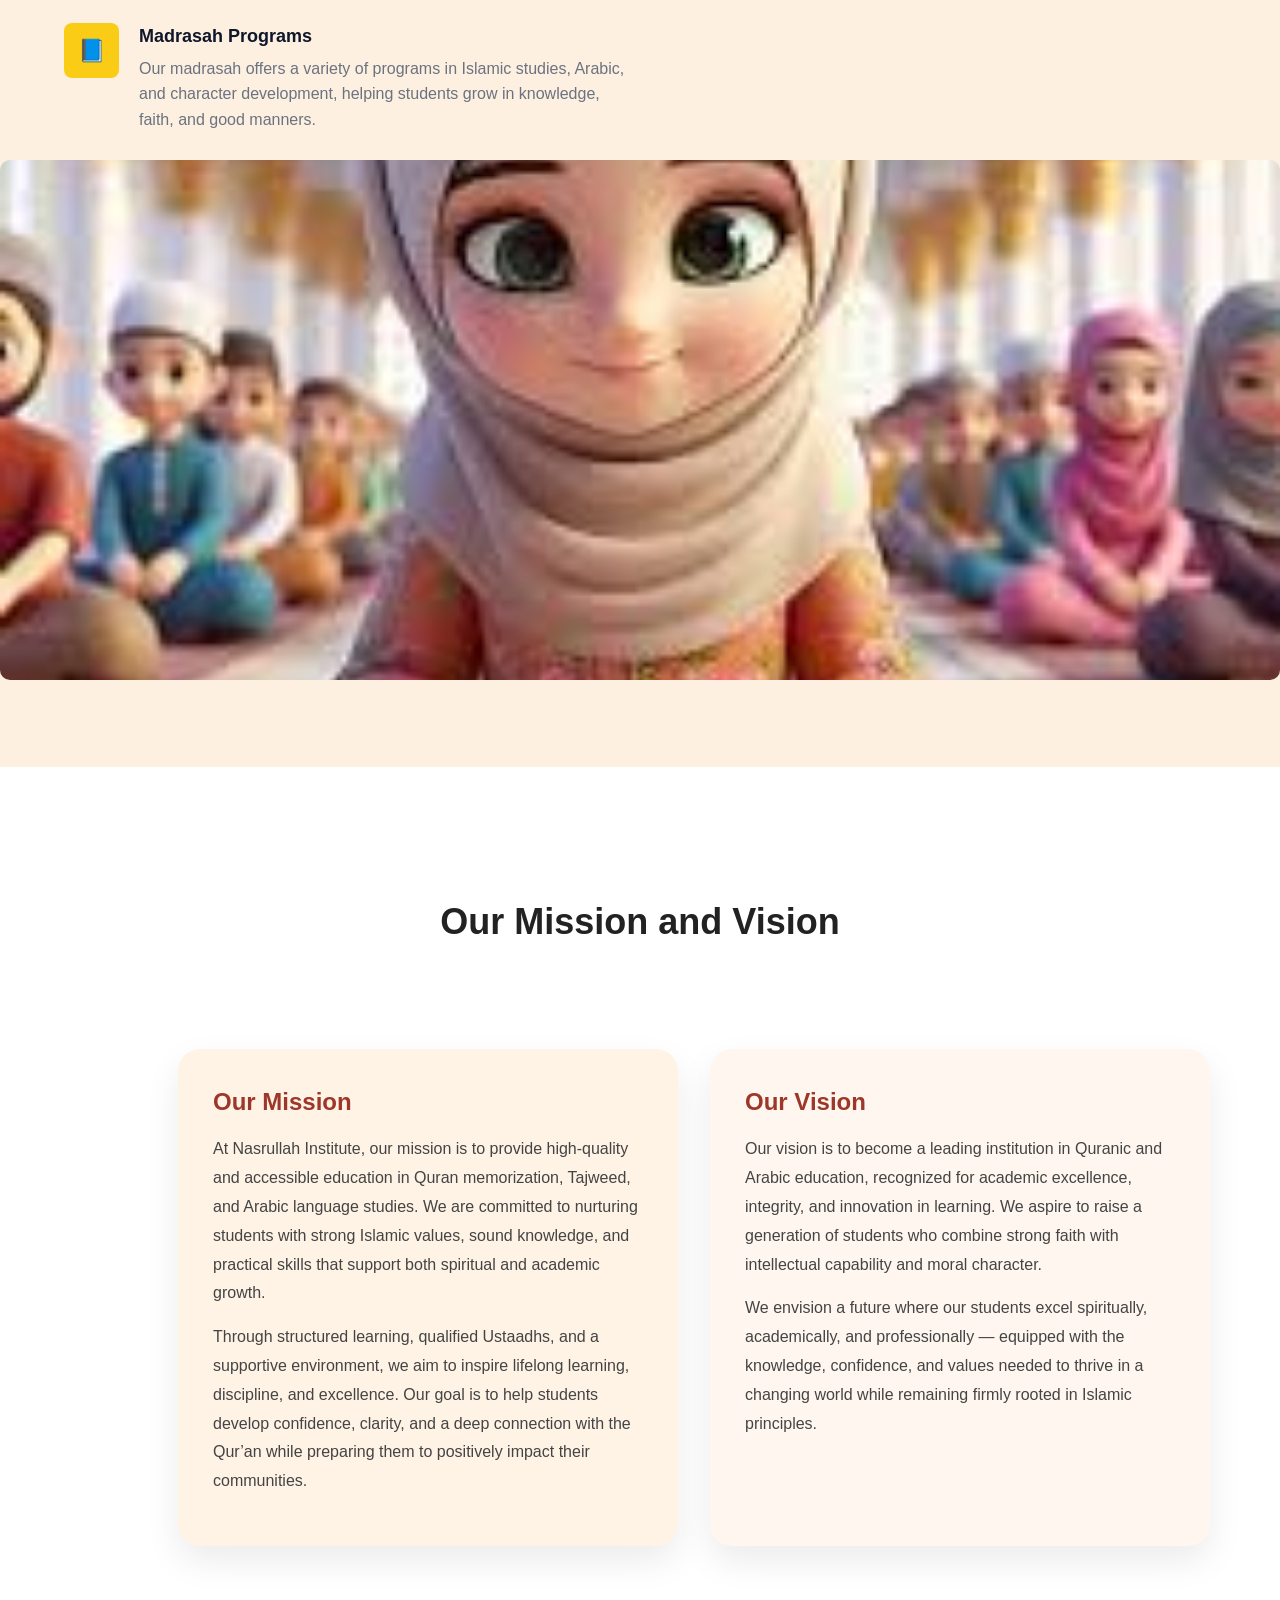
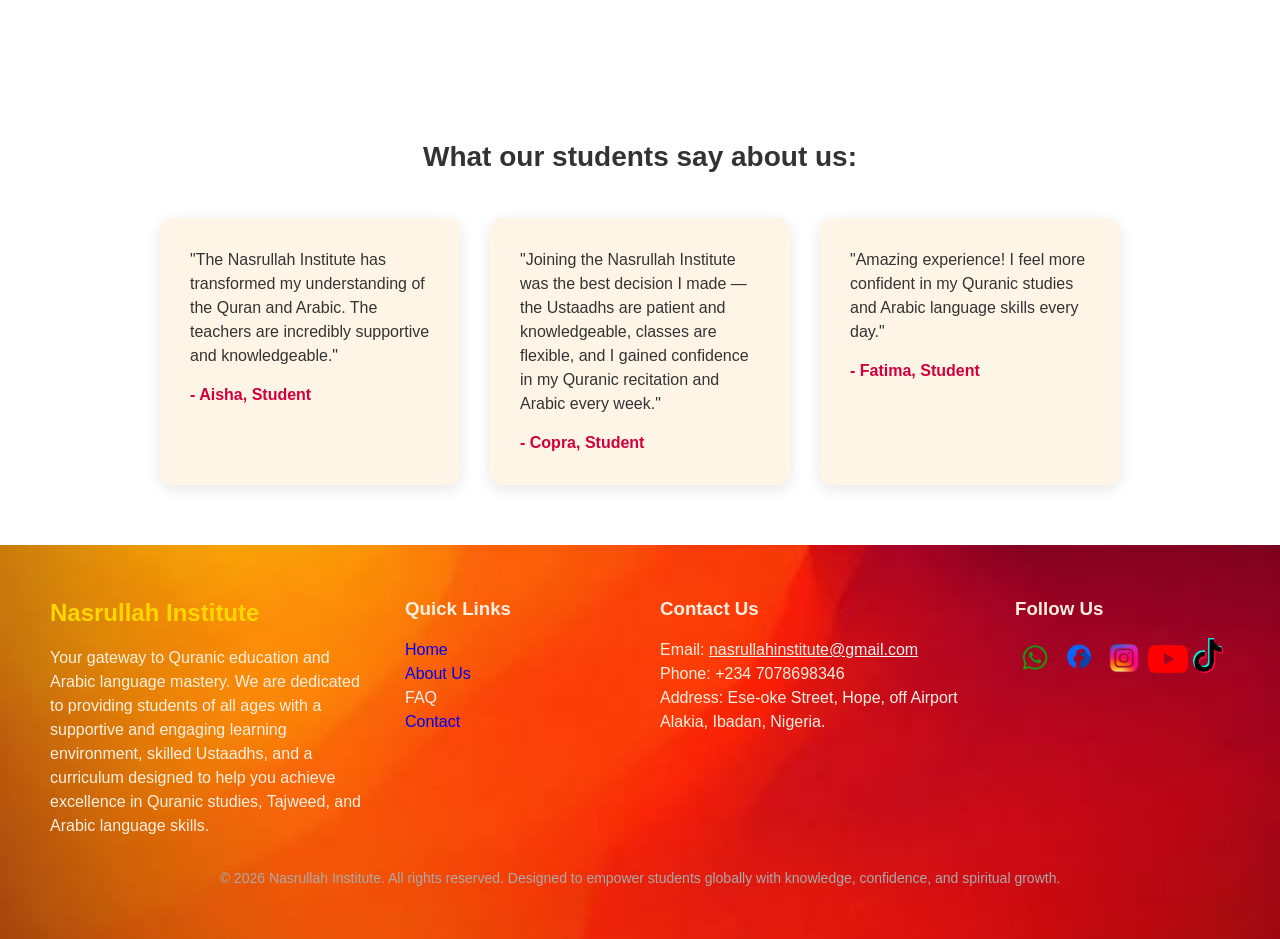
==== commit 67f7960a: "overlay" ====
--- a/index.html
+++ b/index.html
@@ -47,7 +47,7 @@
 <div class="hero-section">
 
     <video class="background-video" autoplay muted loop playsinline>
-        <source src="./multimedia/video mad 1.mp4" type="video/mp4">
+        <source src="./multimedia/heading video.mp4" type="video/mp4">
     </video>
 
     <div class="video-overlay"></div>
@@ -97,7 +97,7 @@
 
       <div class="why-item">
         <div class="icon blue">
-          🎓
+          👳🏼‍♀️
         </div>
         <div>
           <h4>Skilled Ustaadhs</h4>
--- a/style.css
+++ b/style.css
@@ -200,6 +200,7 @@
   max-height: 520px;
   object-fit: cover;
   border-radius: 10px;
+  /* position: ; */
 }
 
 
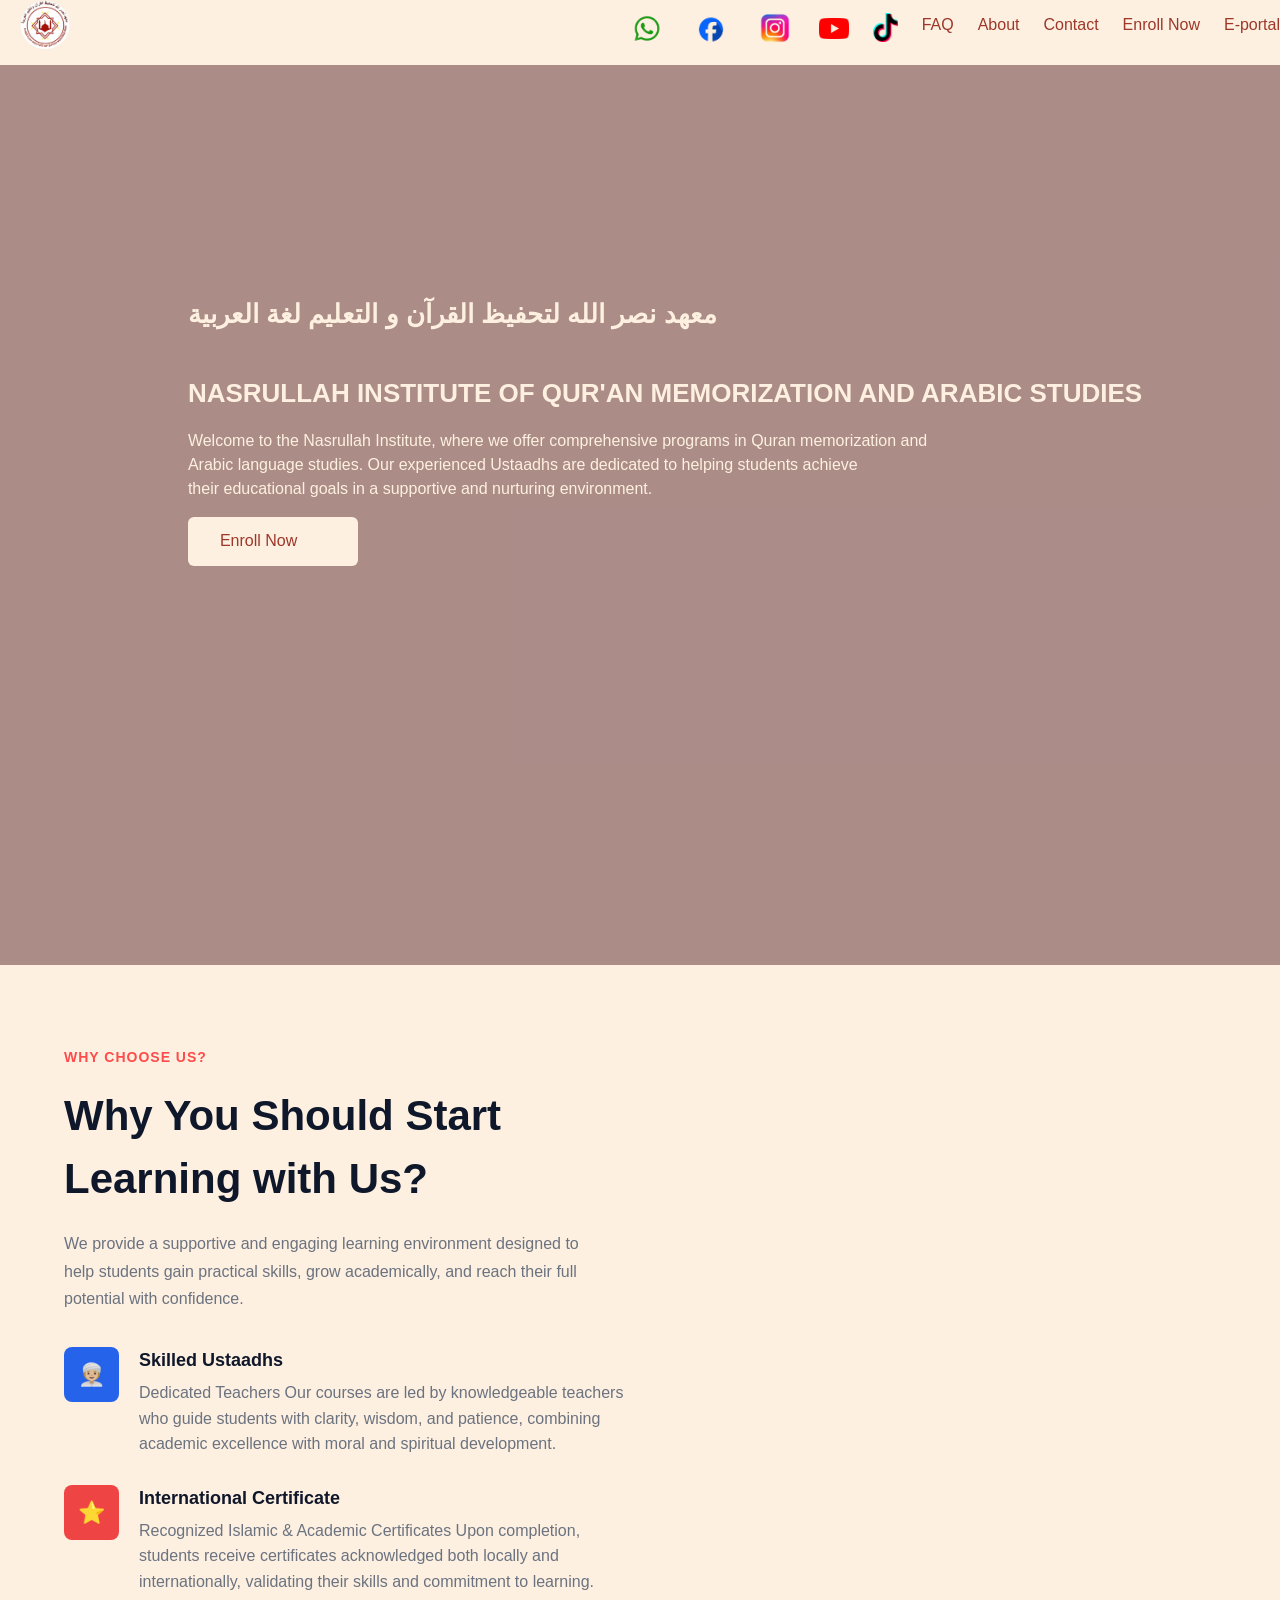
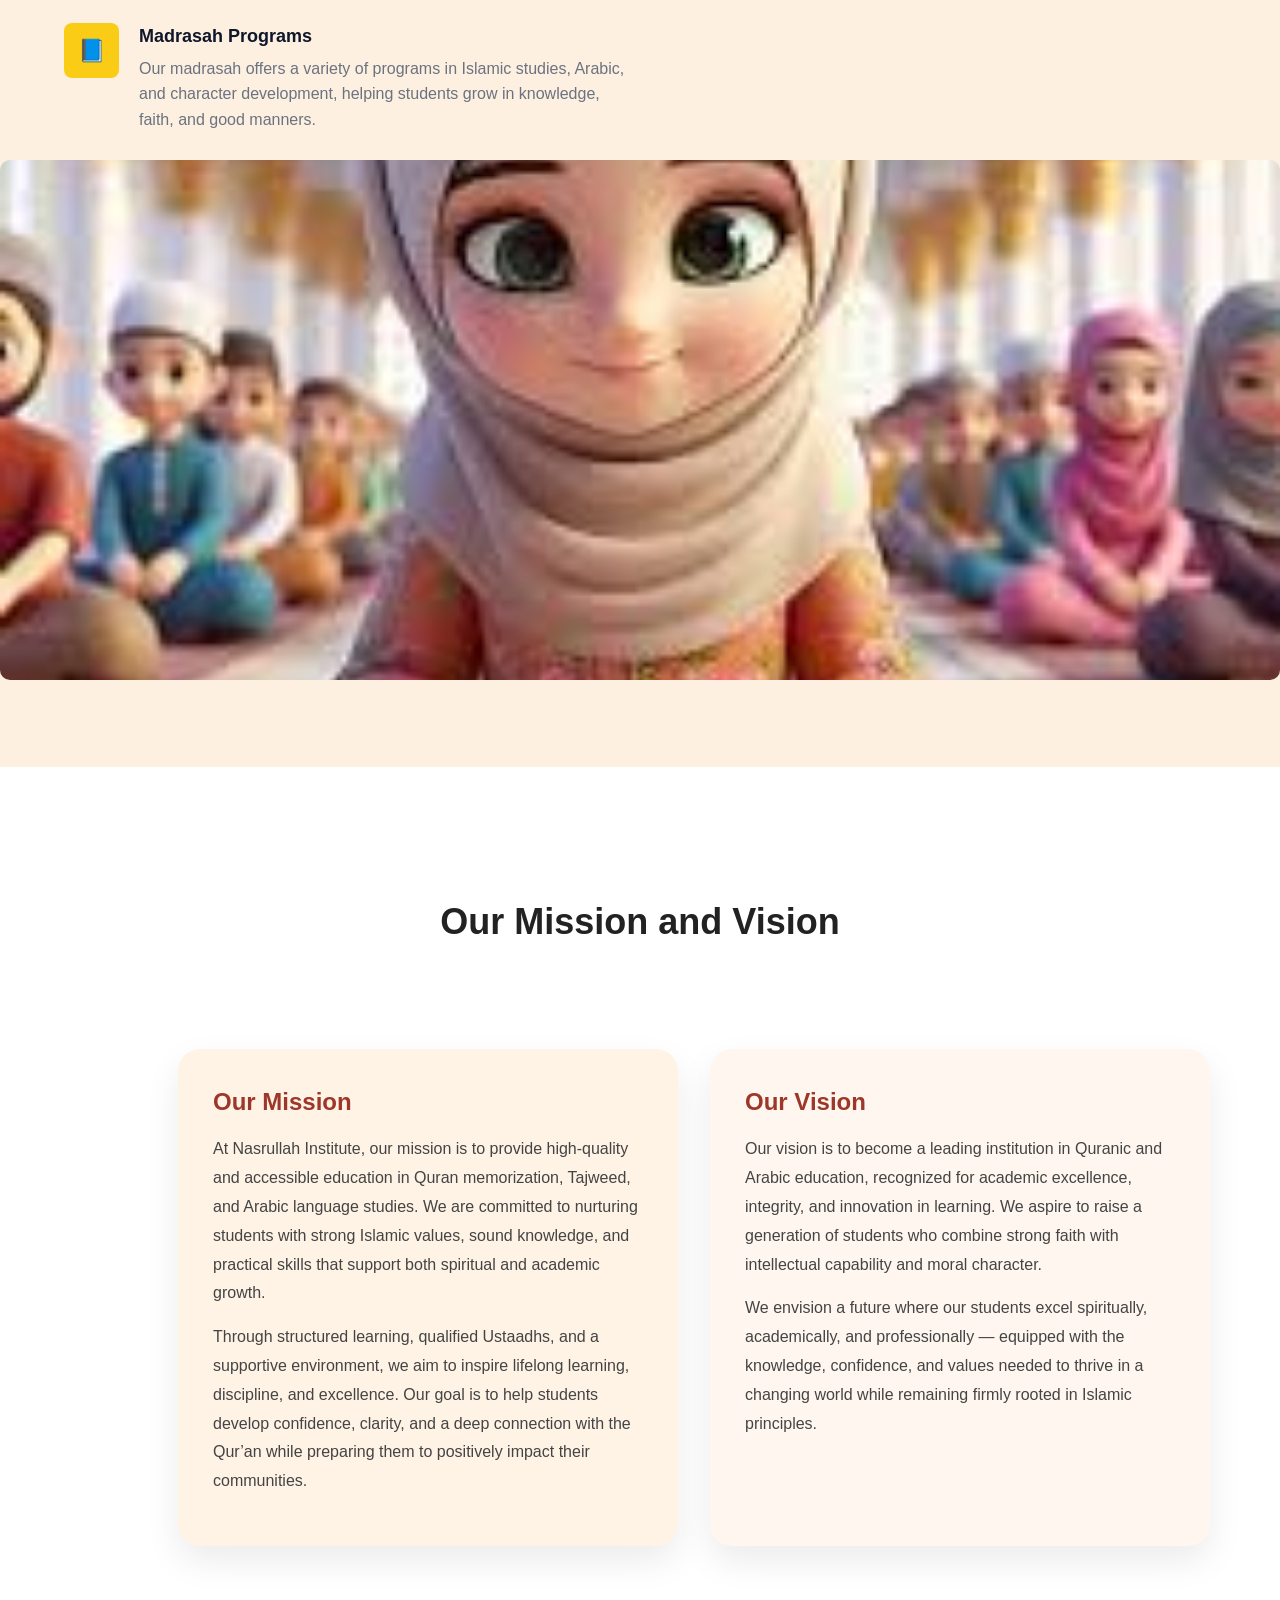
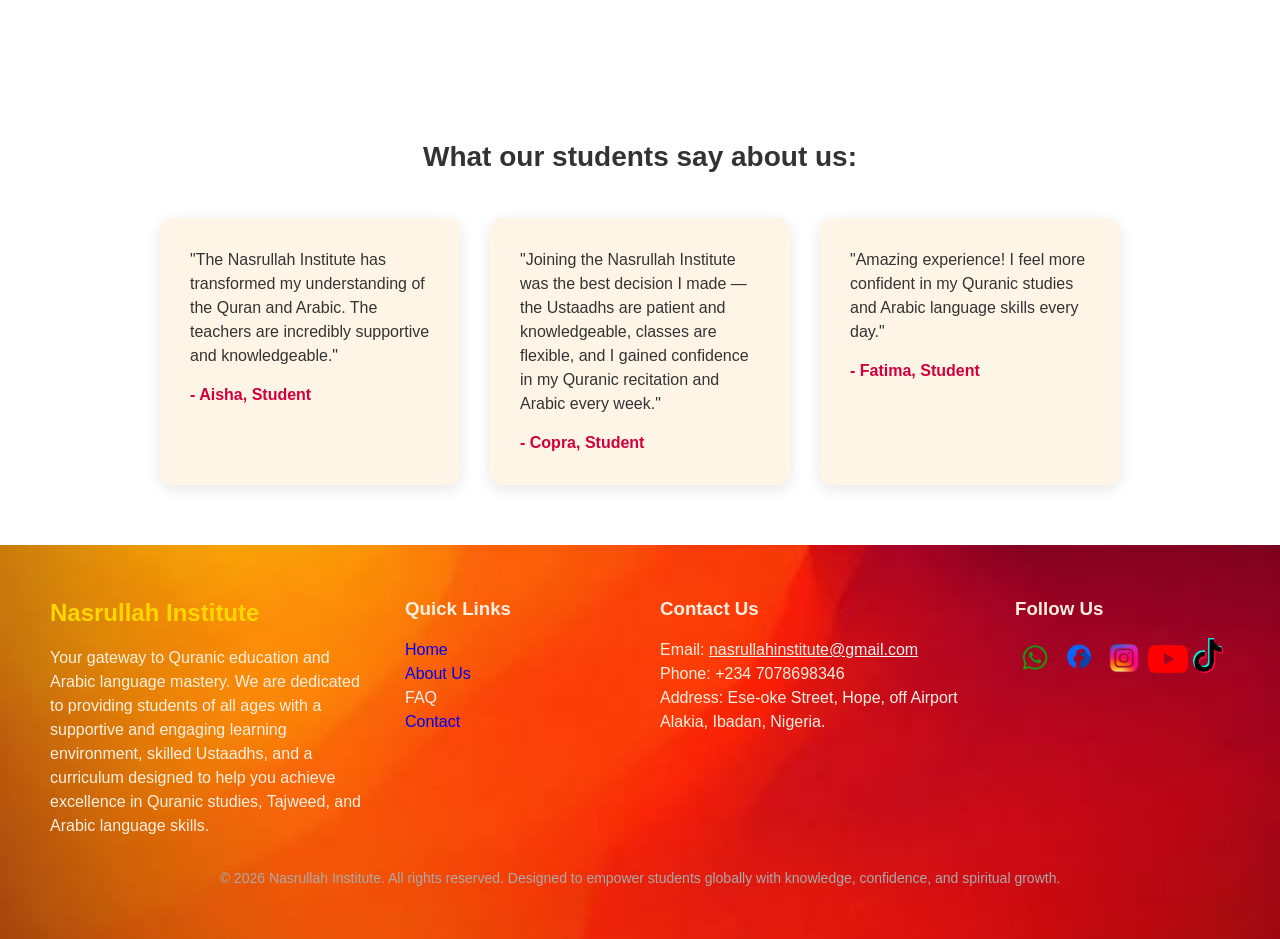
==== commit 29d1e7c9: "Add ENROLL.HTML changes" ====
--- a/index.html
+++ b/index.html
@@ -24,6 +24,7 @@
       <li class="dd"><a href="./about.html">About</a></li>
       <li><a href="./contact.html">Contact</a></li>
       <li><a href="./ENROLL.HTML">Enroll Now</a></li>
+      <li>E-portal</li>
     </ul>
   </nav>
   <div class="menu-link">
@@ -47,7 +48,7 @@
 <div class="hero-section">
 
     <video class="background-video" autoplay muted loop playsinline>
-        <source src="./multimedia/heading video.mp4" type="video/mp4">
+        <source src="./multimedia/video mad 1.mp4" type="video/mp4">
     </video>
 
     <div class="video-overlay"></div>
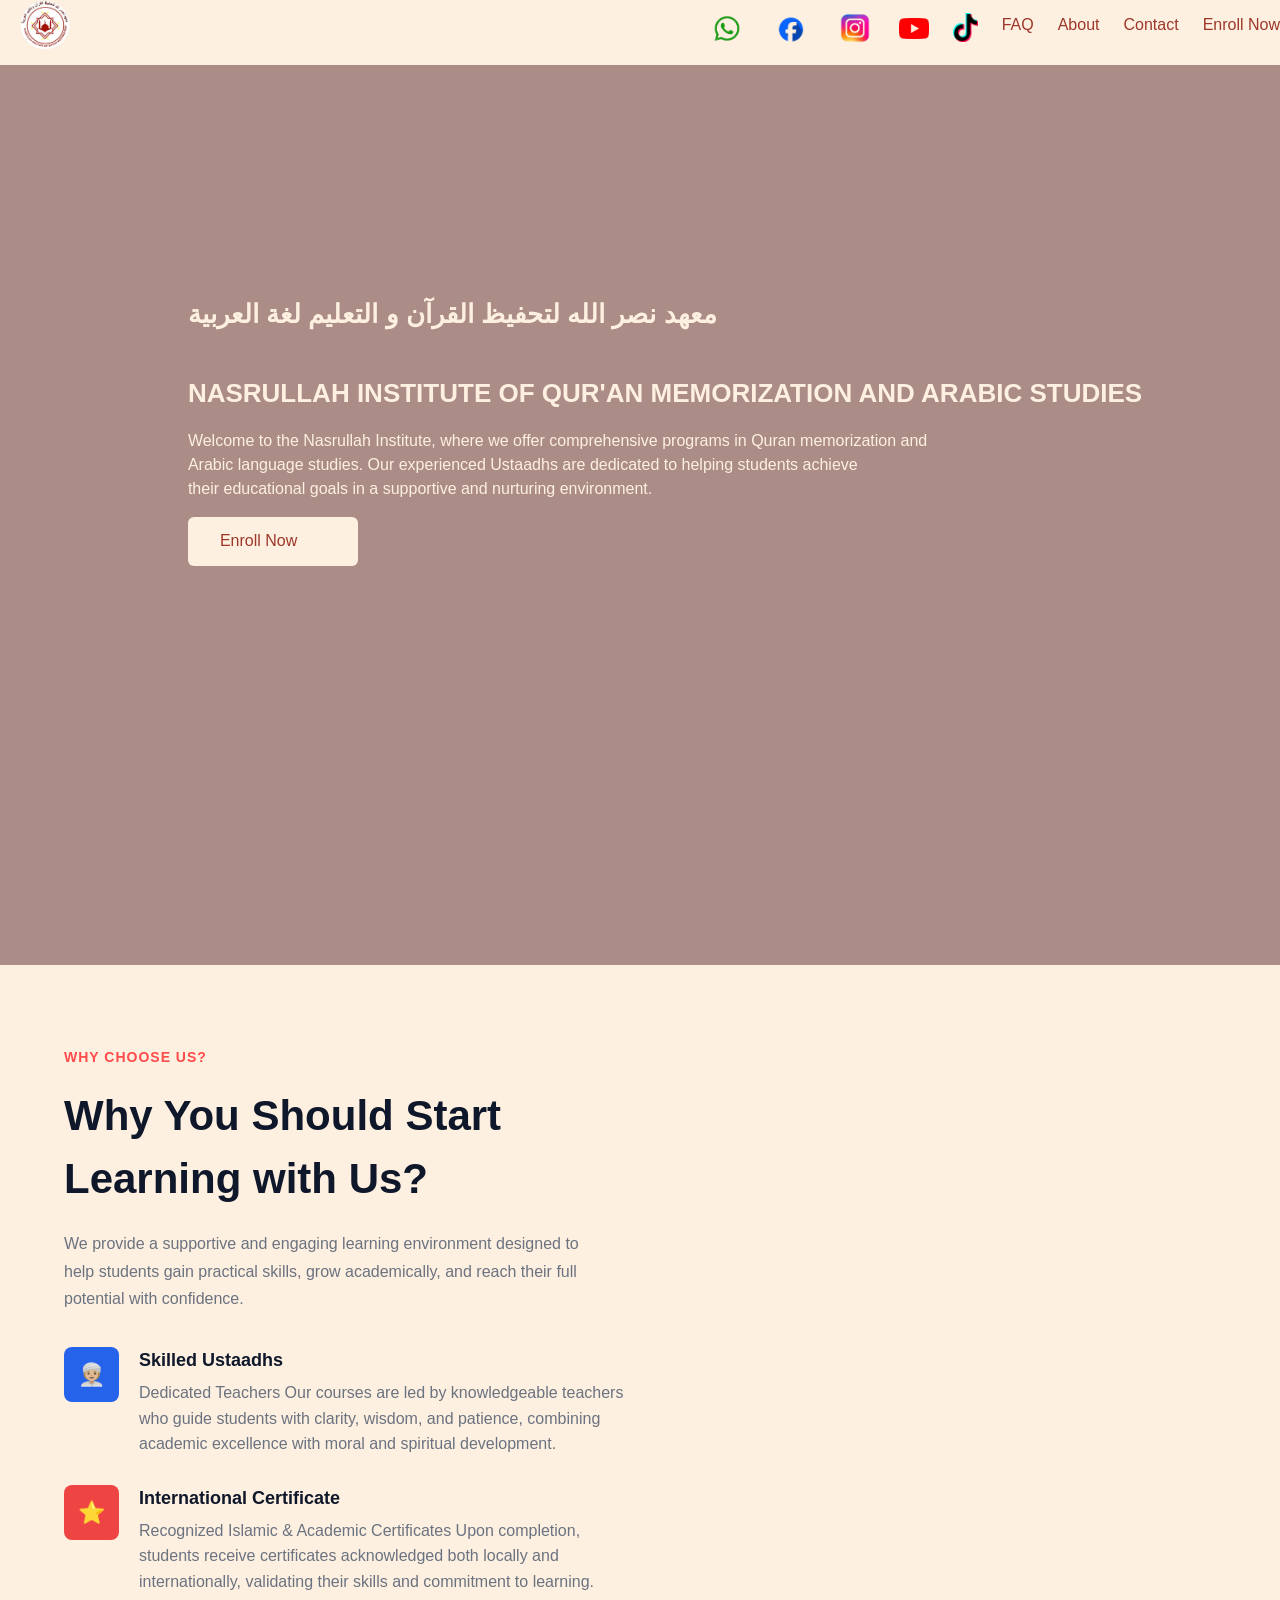
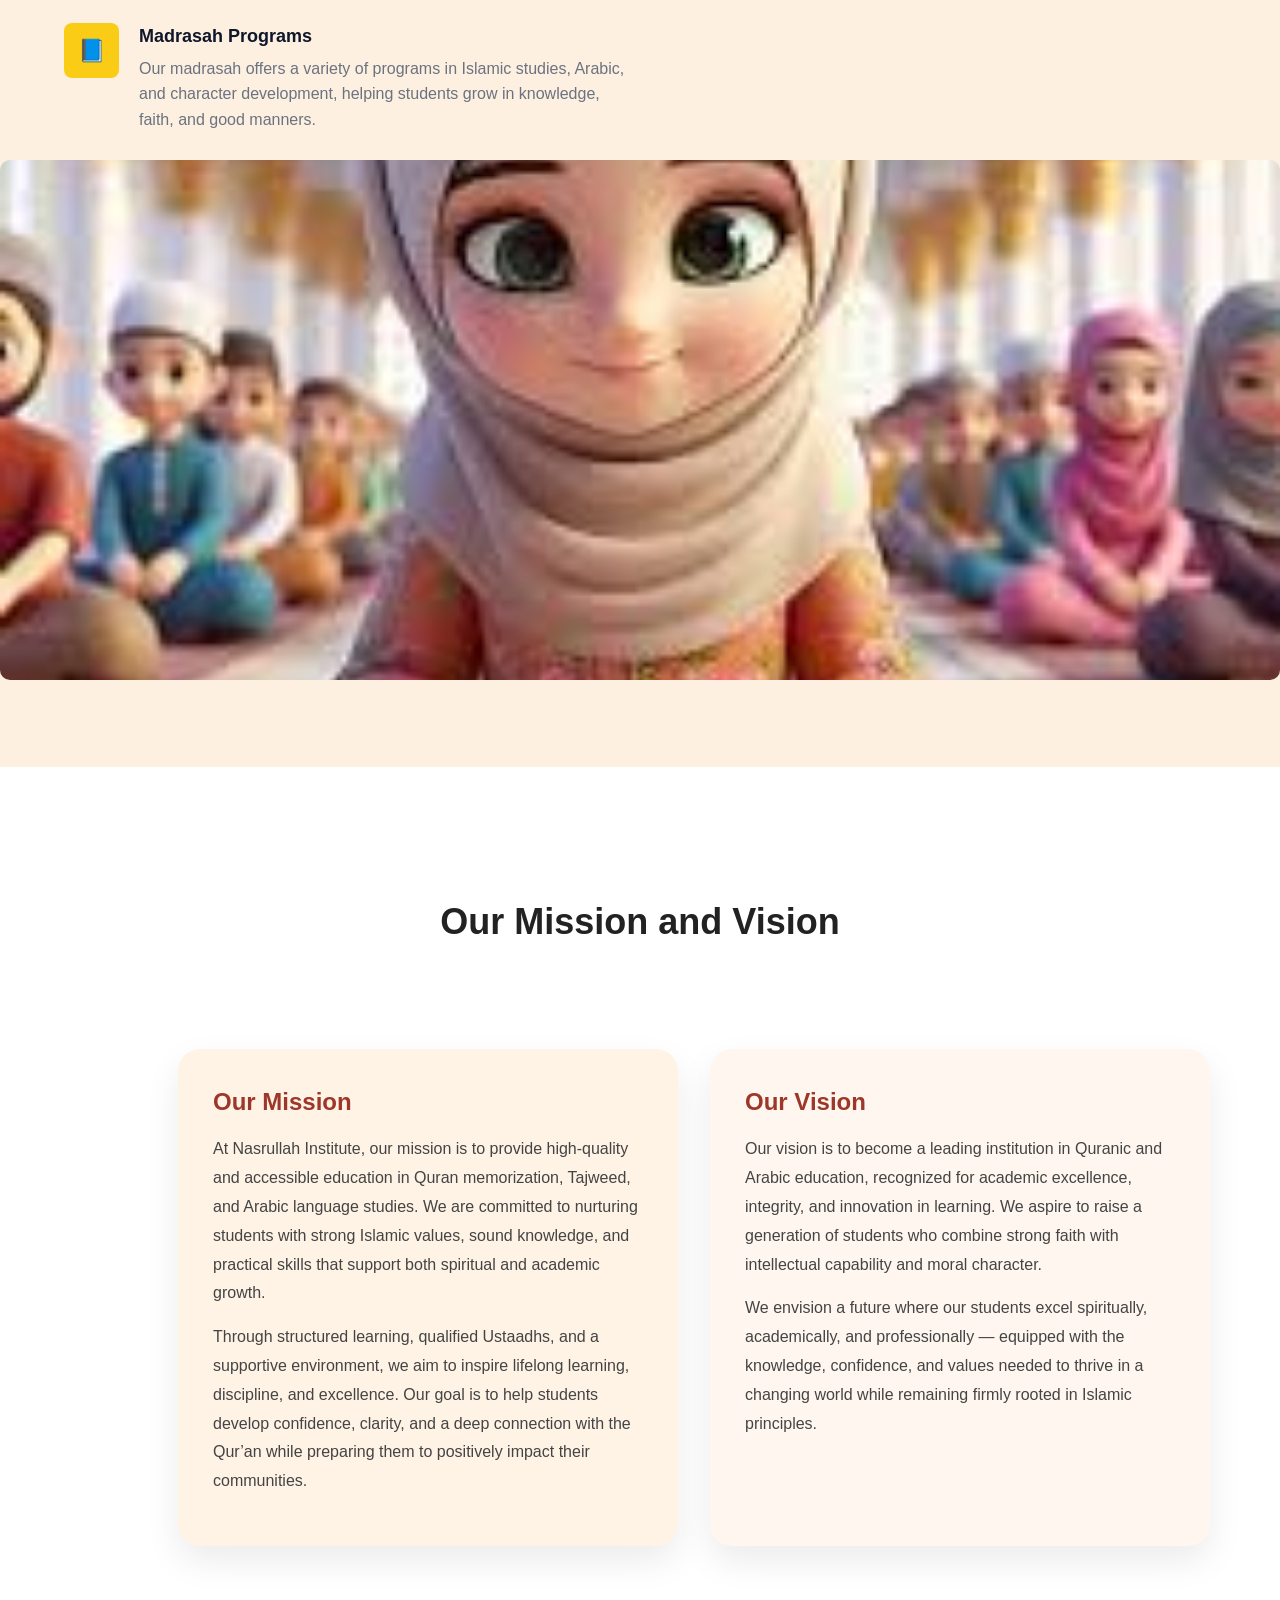
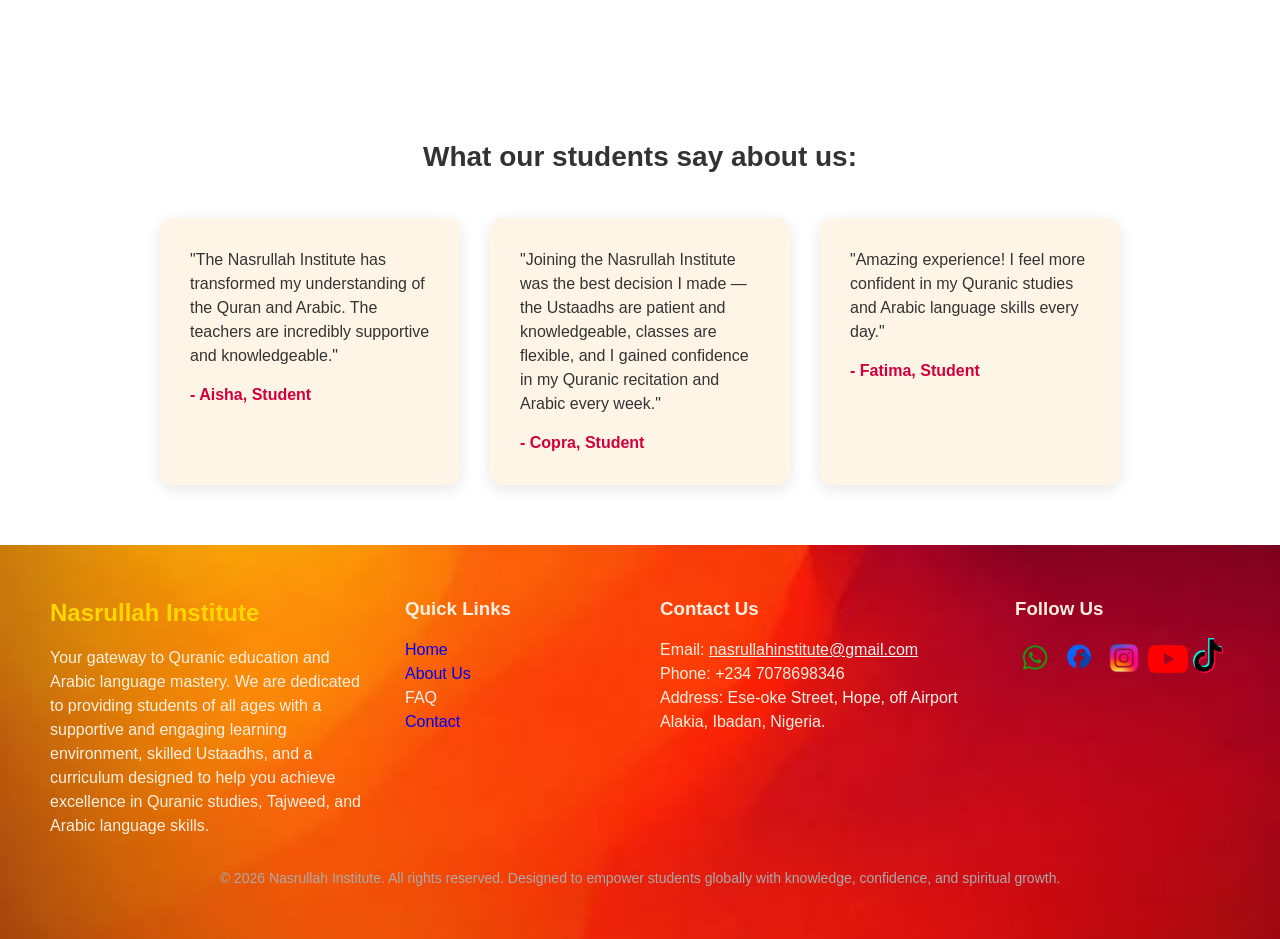
==== commit 5ecf2ee9: "Merge pull request #3 from mutmah2024-hue/feature-changes Feature changes" ====
--- a/index.html
+++ b/index.html
@@ -24,7 +24,6 @@
       <li class="dd"><a href="./about.html">About</a></li>
       <li><a href="./contact.html">Contact</a></li>
       <li><a href="./ENROLL.HTML">Enroll Now</a></li>
-      <li>E-portal</li>
     </ul>
   </nav>
   <div class="menu-link">
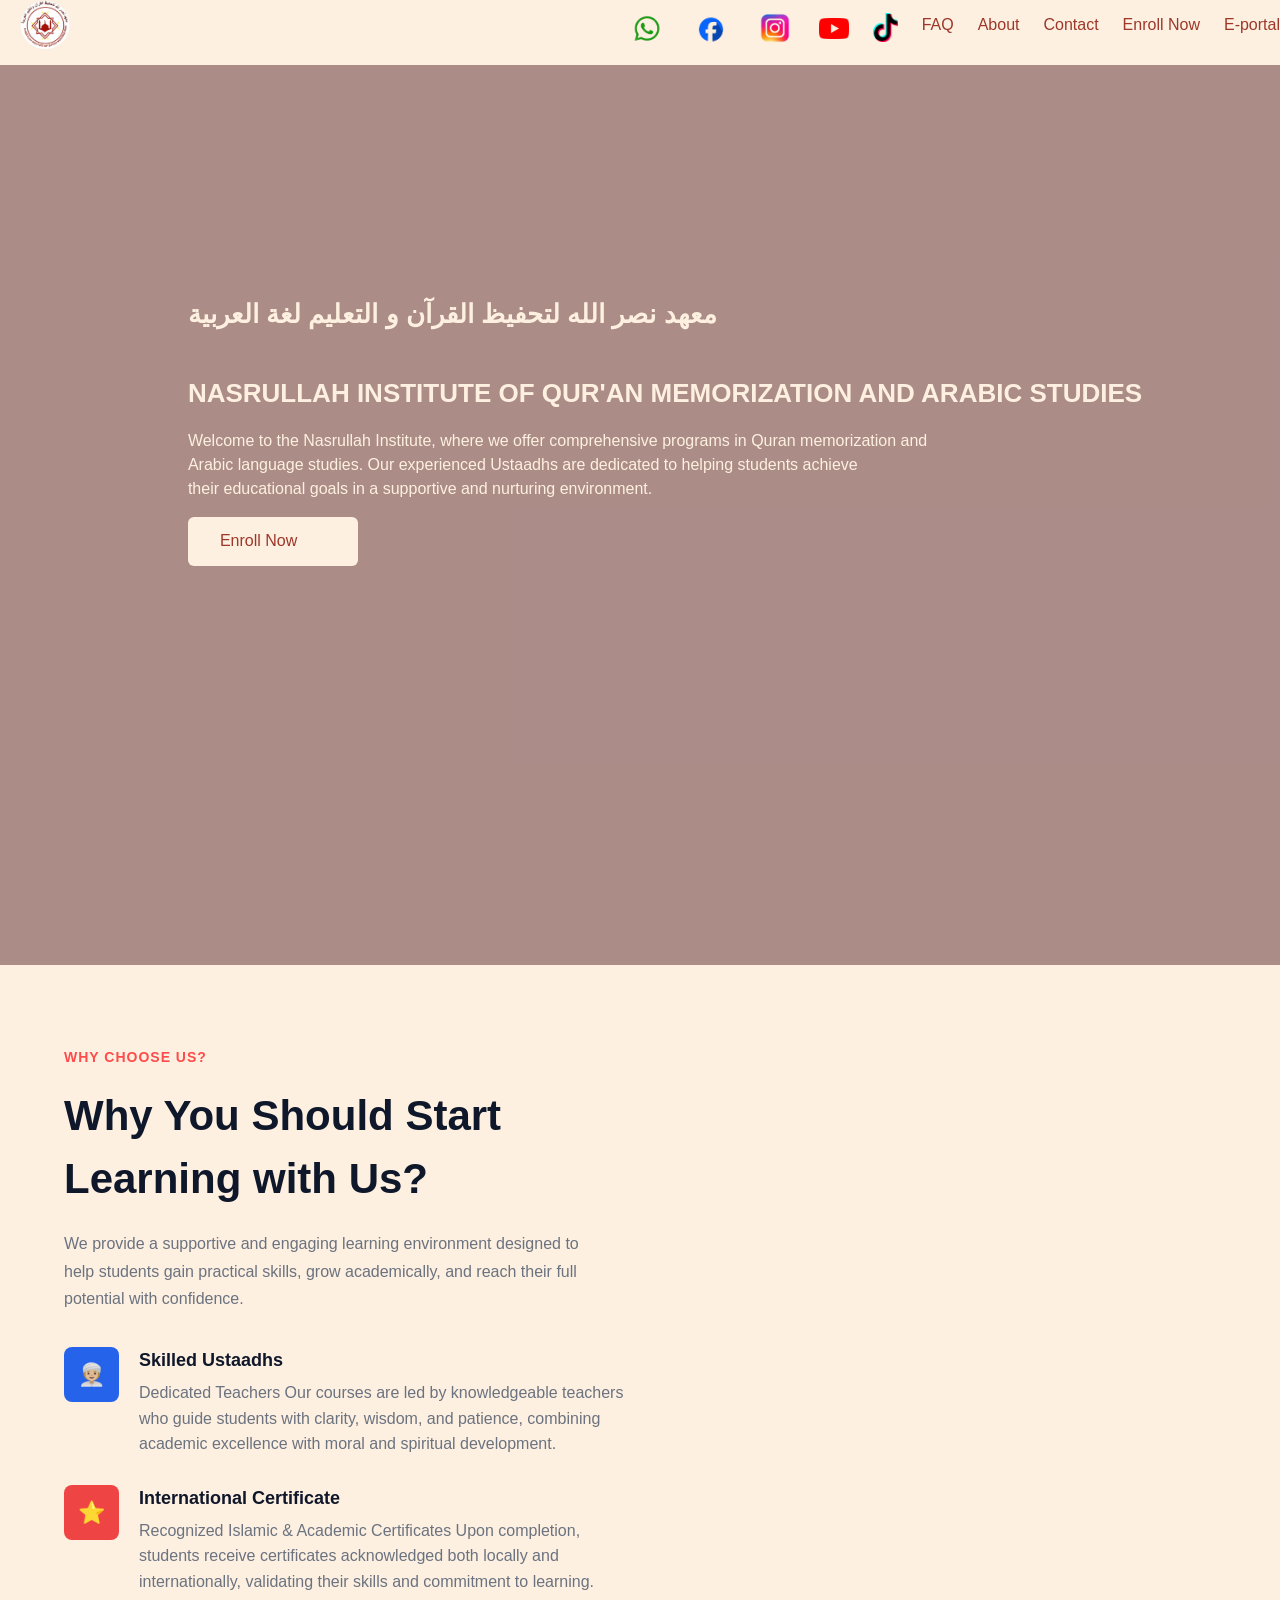
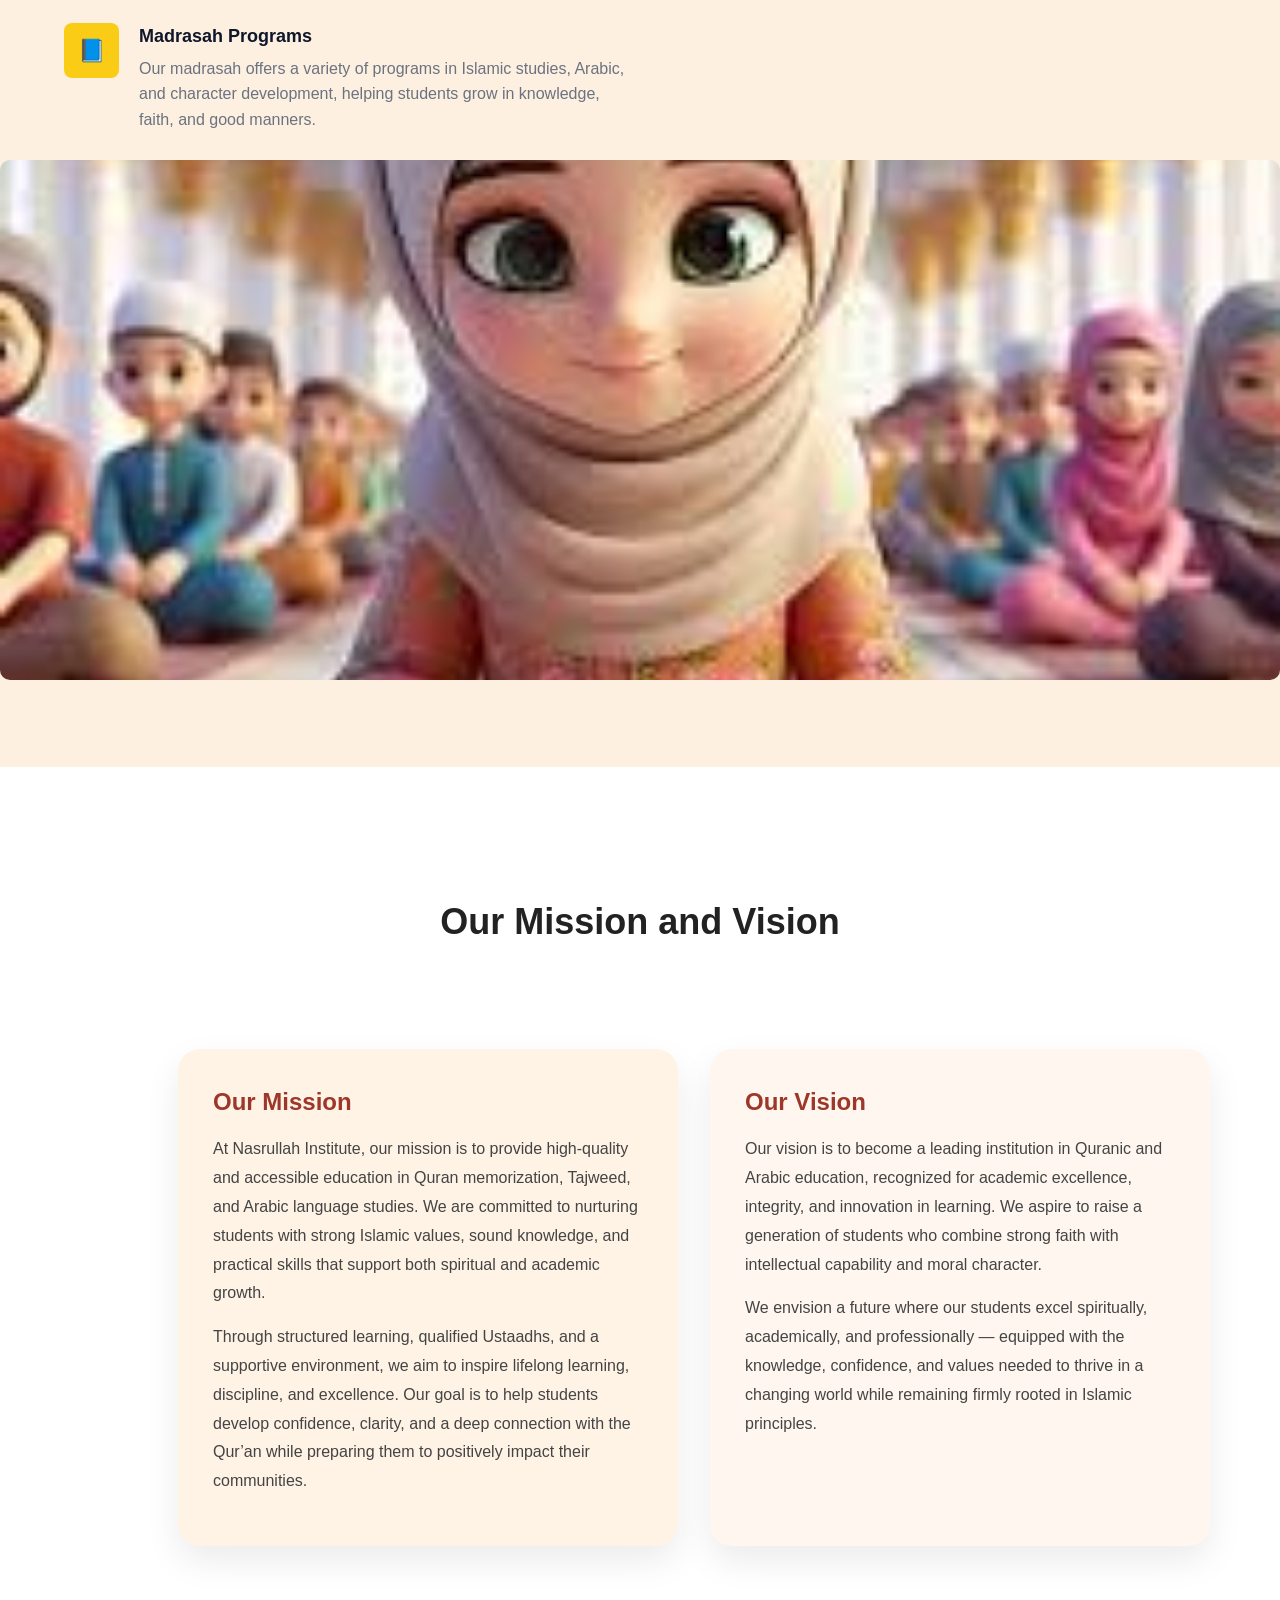
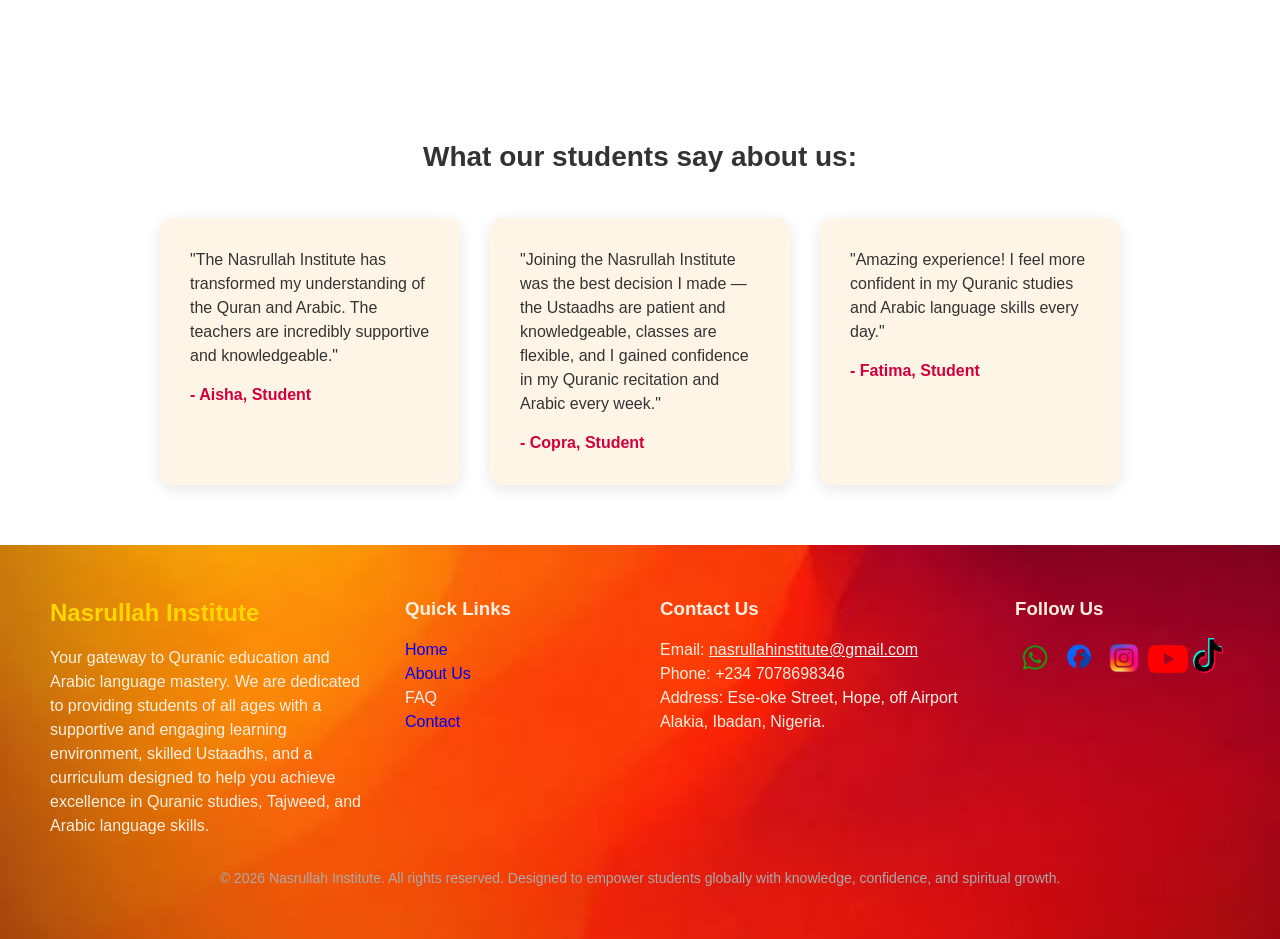
==== commit a7e2f506: "dropdown" ====
--- a/index.html
+++ b/index.html
@@ -3,6 +3,7 @@
 <head>
     <meta charset="UTF-8">
     <meta name="viewport" content="width=device-width, initial-scale=1.0">
+    <link rel="icon" href="./image/Screenshot_2026-01-17_at_7.02.36_PM-removebg-preview.png" type="image/x-icon">
     <title>Nasrullah Institute of Qur'an Memorization and Arabic Studies</title>
     <link rel="stylesheet" href="style.css">
      <link rel="stylesheet" href="https://fonts.googleapis.com/css2?family=Material+Symbols+Outlined" />
@@ -24,6 +25,7 @@
       <li class="dd"><a href="./about.html">About</a></li>
       <li><a href="./contact.html">Contact</a></li>
       <li><a href="./ENROLL.HTML">Enroll Now</a></li>
+      <li>E-portal</li>
     </ul>
   </nav>
   <div class="menu-link">
--- a/style.css
+++ b/style.css
@@ -355,7 +355,7 @@
     font-size: 16px;
     color: #333;
 }
-    /* MOBILE MENU WRAPPER */
+    
 .dropdownBox {
   position: absolute;
   top: 100%;
@@ -368,8 +368,8 @@
 .dropdown {
   width: 70%;
   margin-left: 50px ;
-  background-color: #F7EEDD;
-  border-top: 2px solid #C49A6C;
+  background-color: #fdf0e0;
+  border-top: 2px solid #9d3729;
   border-radius: 12px;
   padding: 10px 0;
 
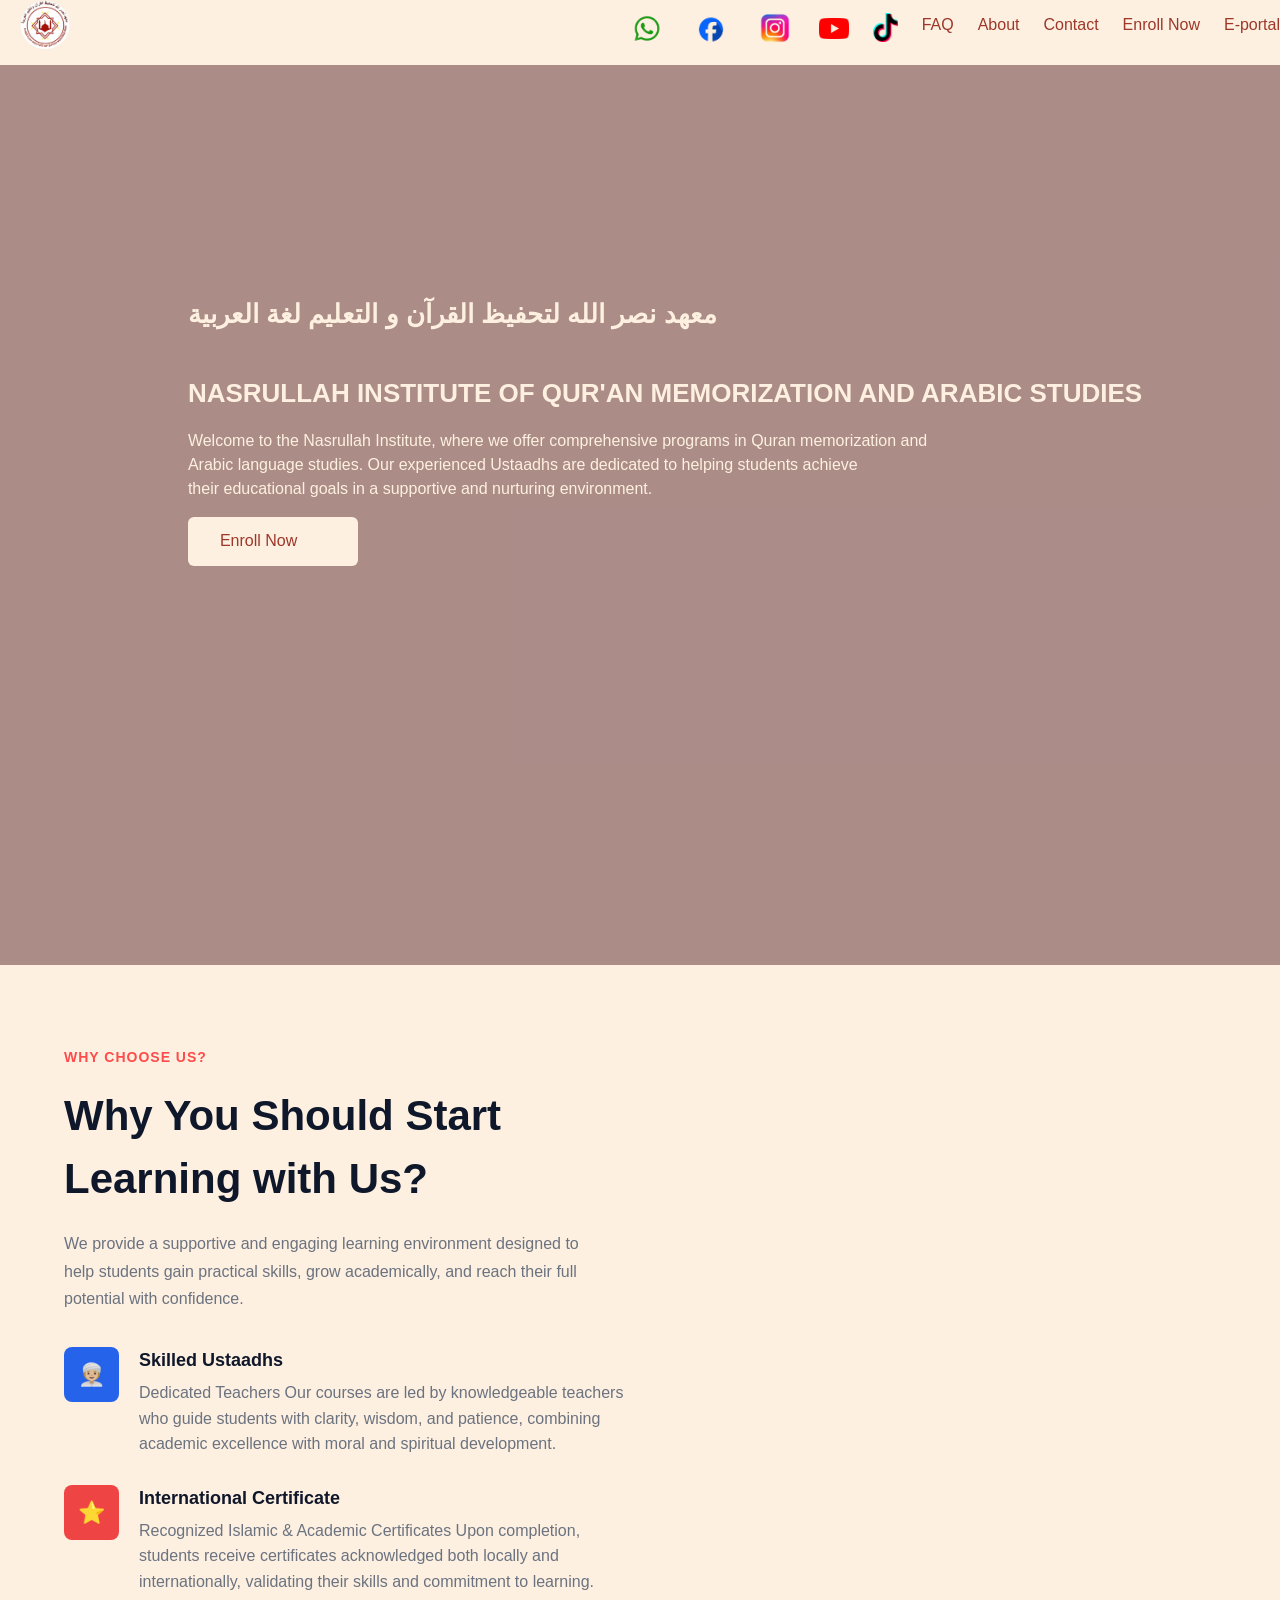
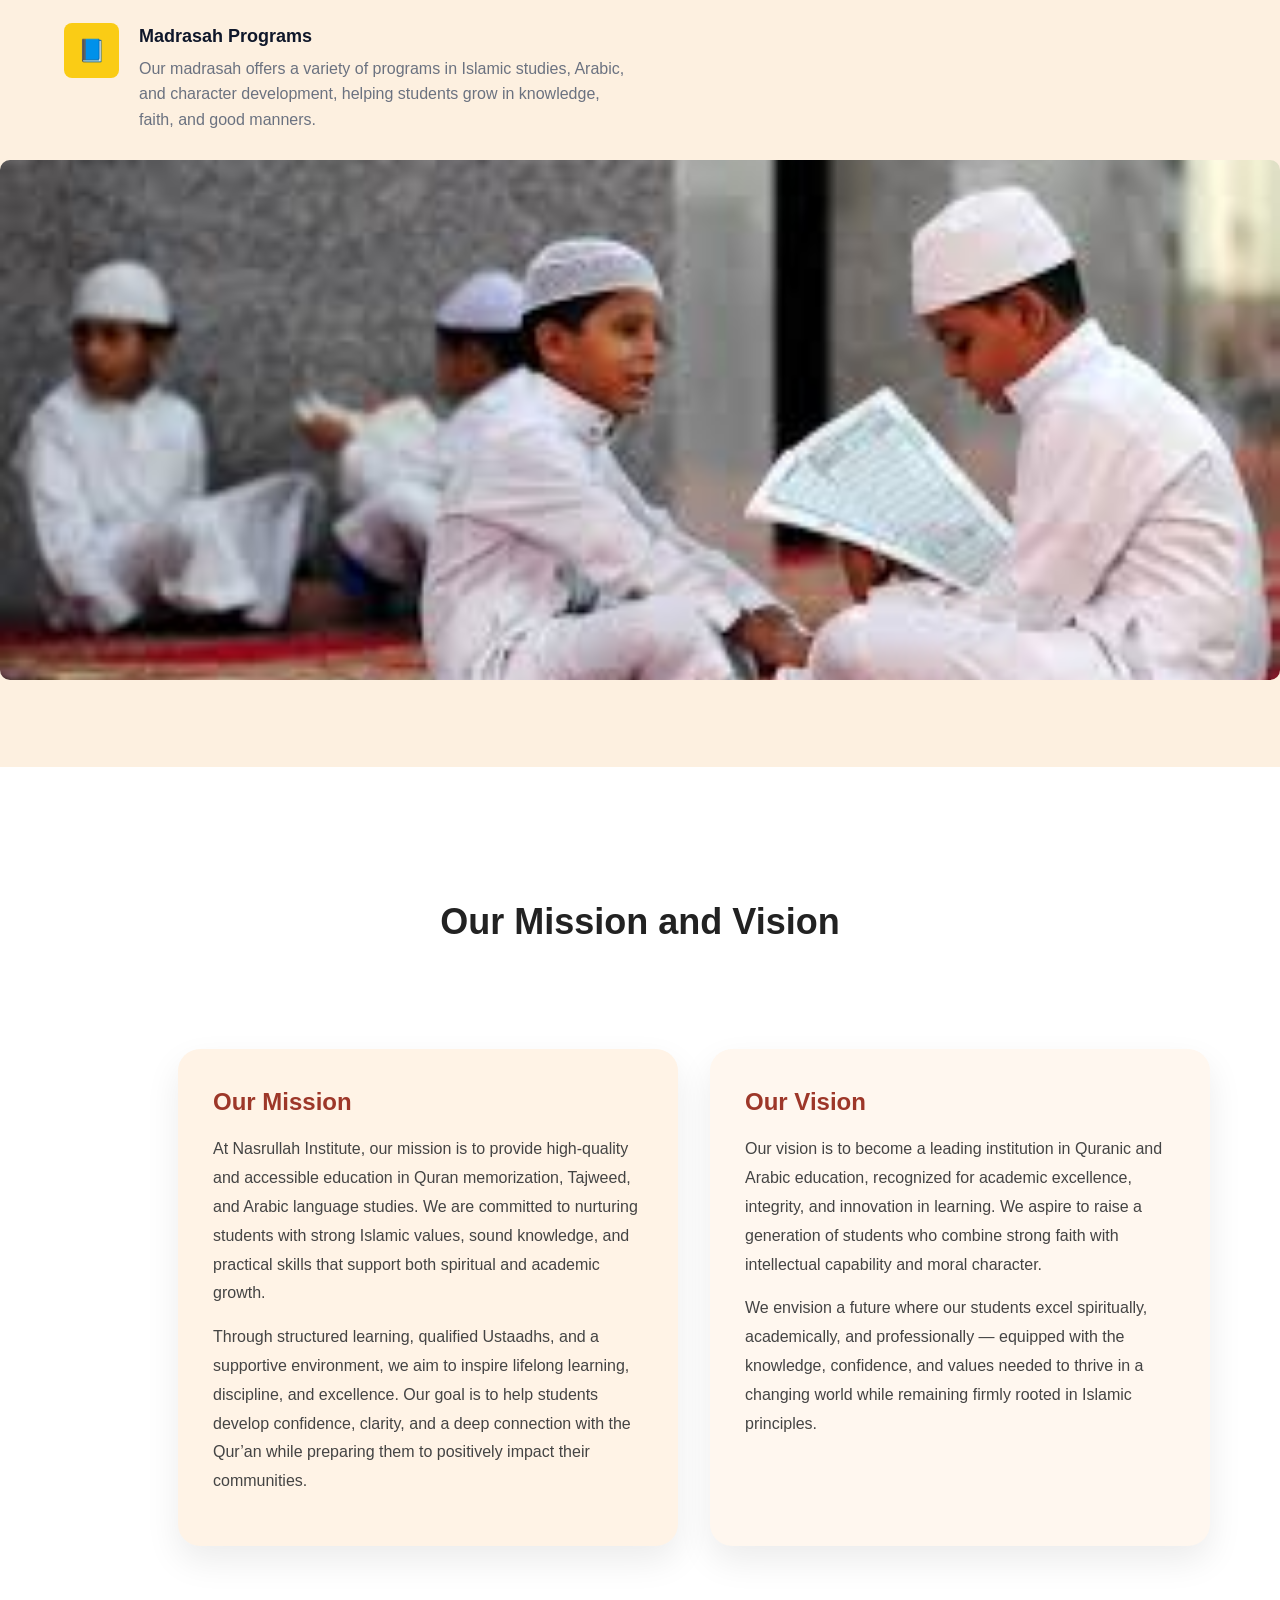
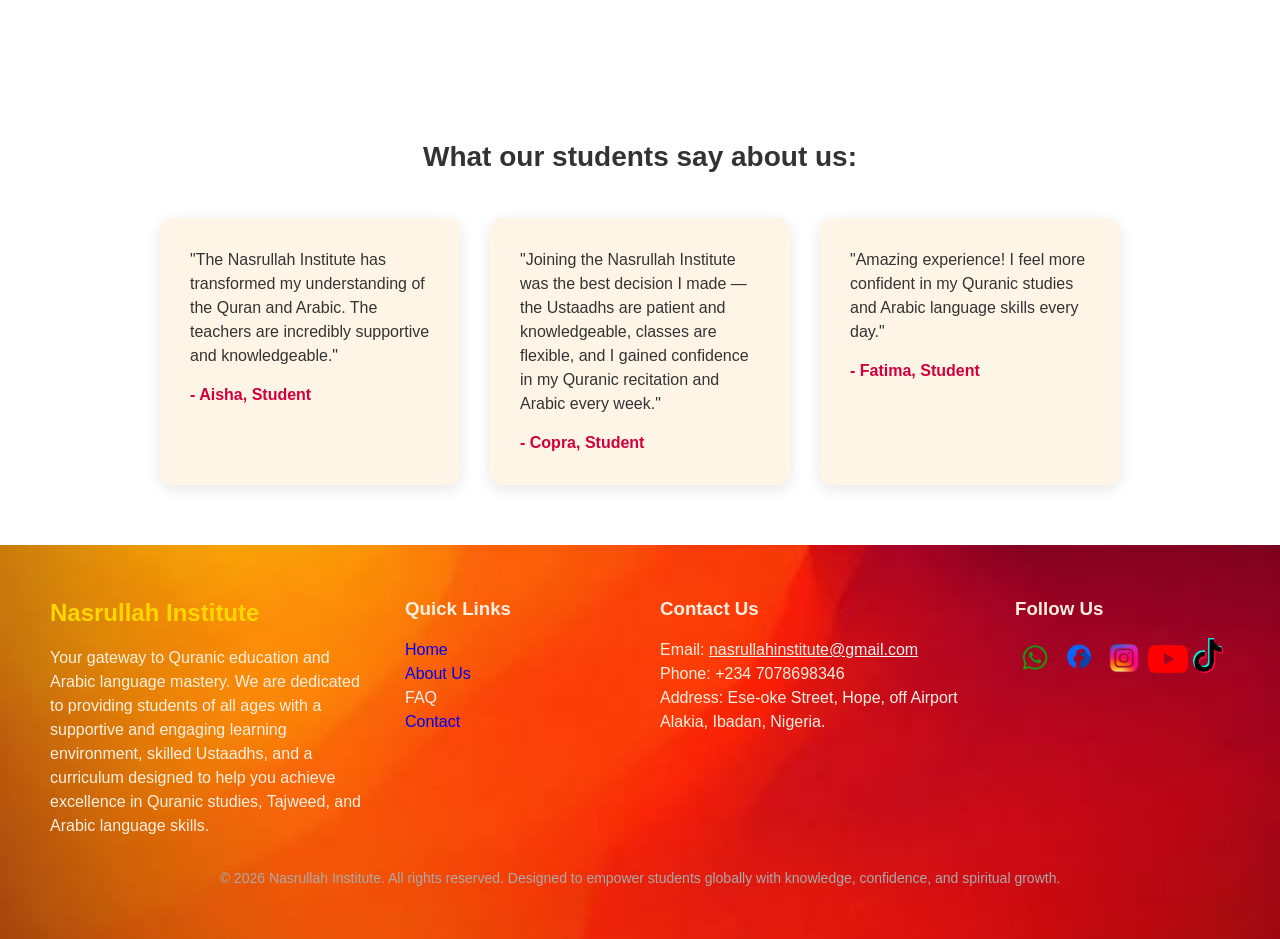
==== commit 116e3594: "pictures" ====
--- a/index.html
+++ b/index.html
@@ -143,7 +143,7 @@
     </div>
 
     <div class="why-image">
-      <img src="./image/quran reader.jpeg" alt="Student">
+      <img src="./image/quran teaching.jpeg" alt="Student">
     </div>
 
   </div>
